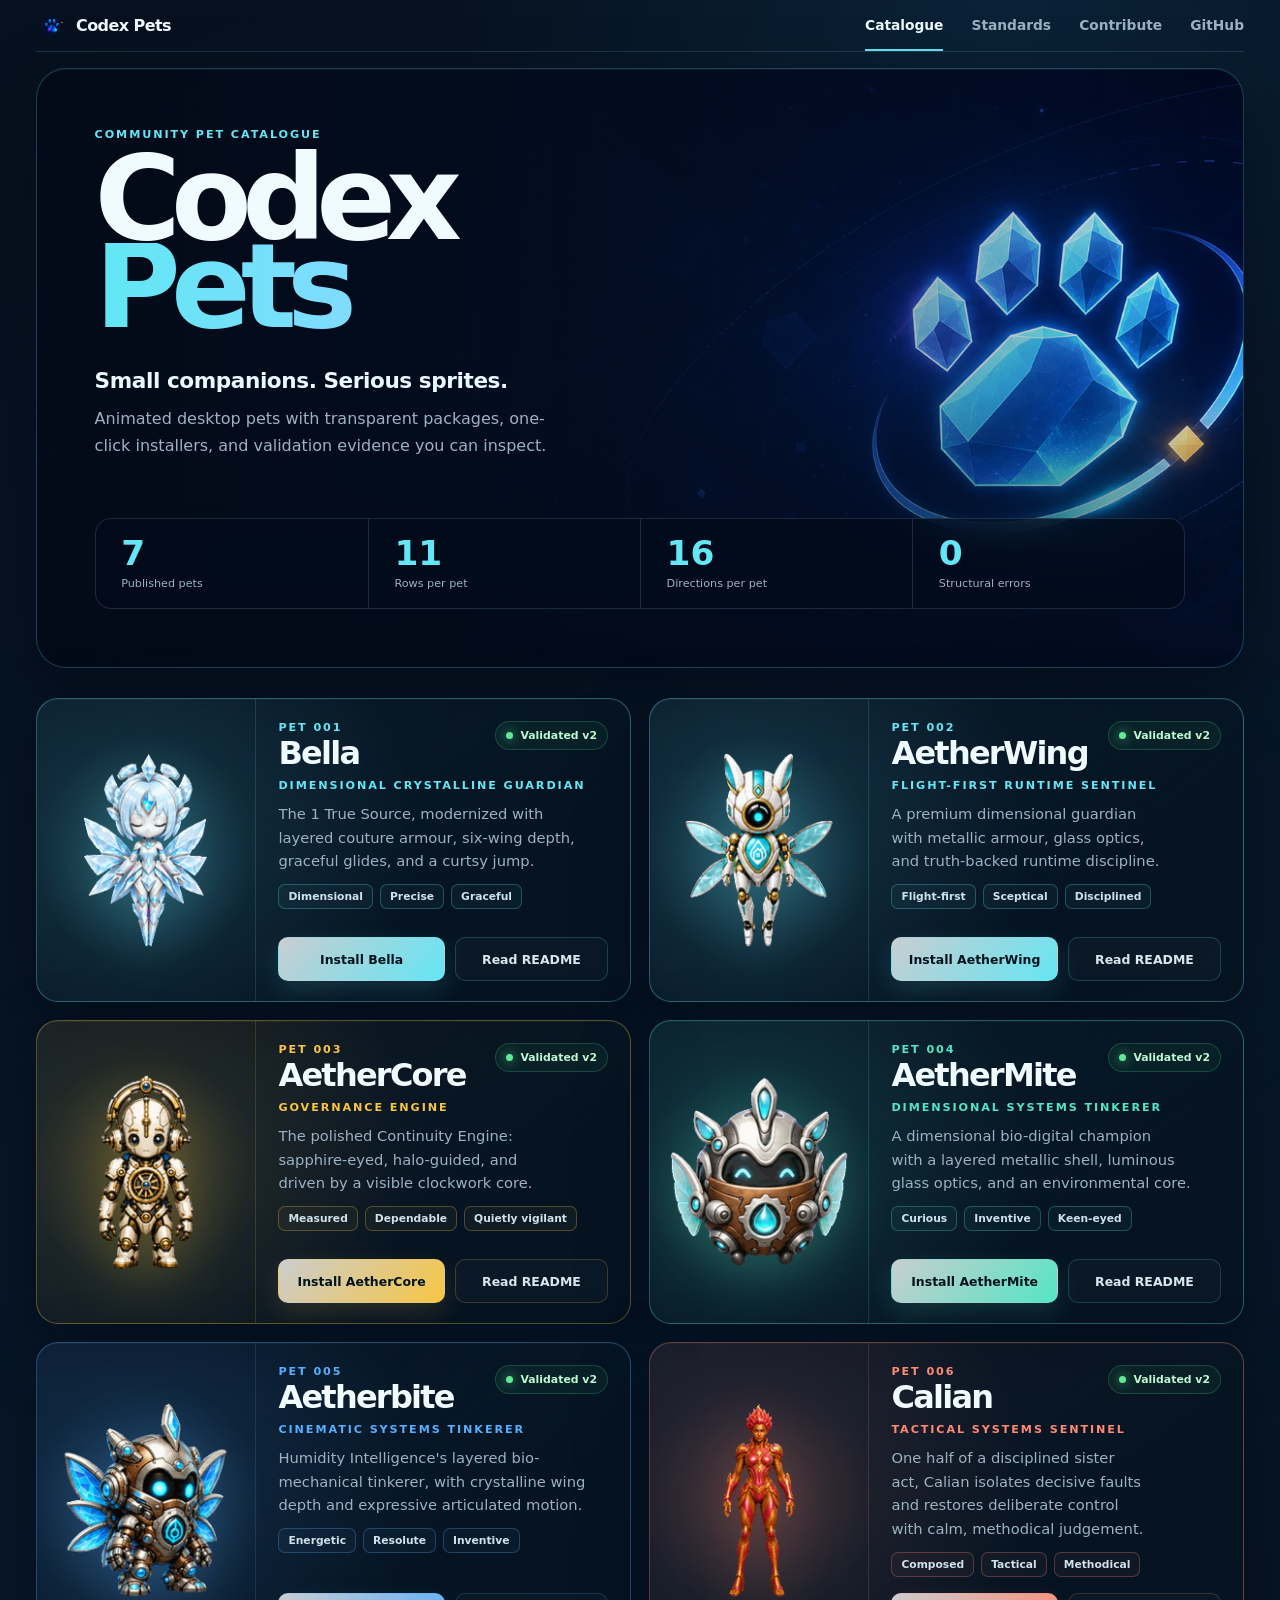
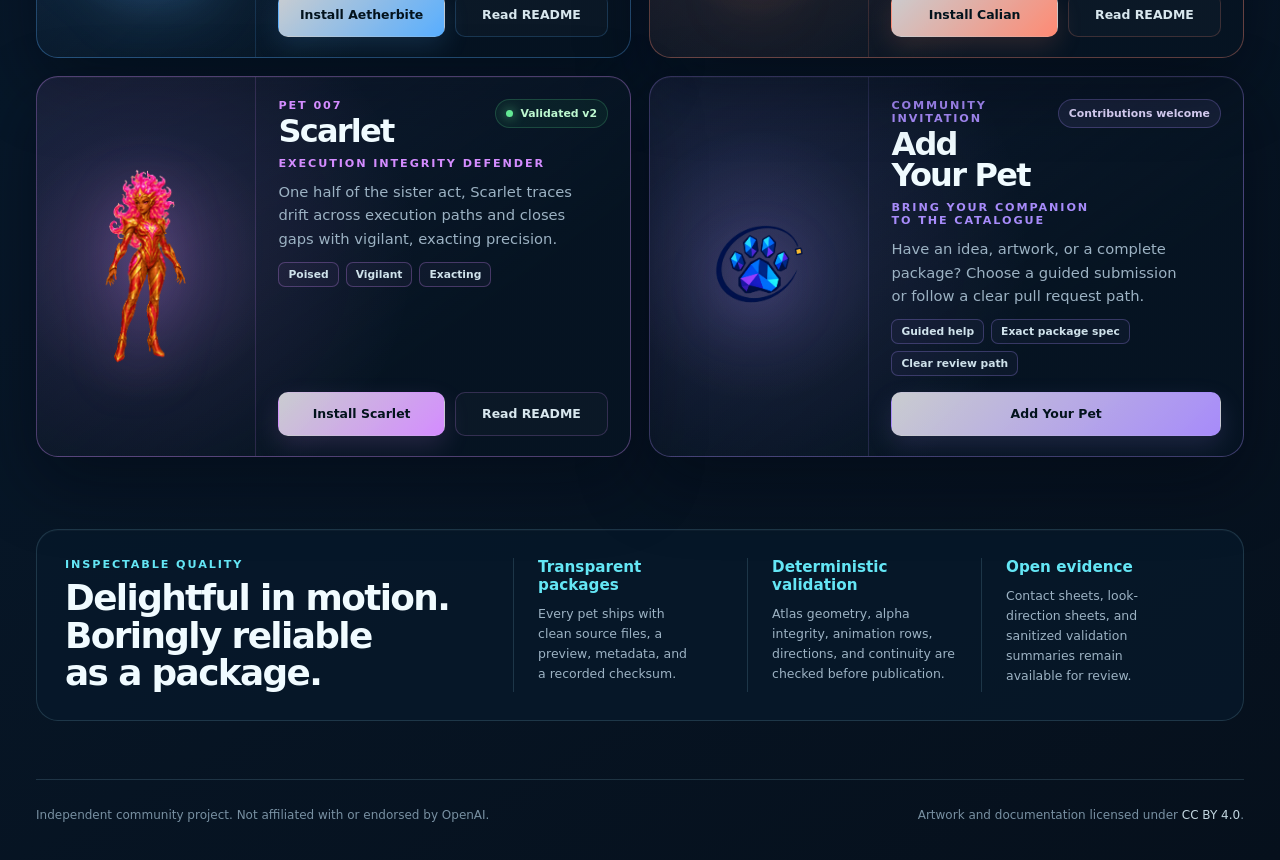
==== site/index.html @ cb882b2c "Publish Calian sister-act package Publish the validated Calian v2 atlas, preview, and QA evidence. S" ====
<!doctype html>
<html lang="en">
  <head>
    <meta charset="utf-8">
    <meta name="viewport" content="width=device-width, initial-scale=1">
    <meta name="description" content="A community catalogue of custom animated pets for the Codex desktop app.">
    <meta name="theme-color" content="#06111f">
    <meta property="og:title" content="Codex Pets">
    <meta property="og:description" content="Small companions. Serious sprites.">
    <meta property="og:image" content="https://senyo888.github.io/codex-pets/assets/brand/codex-pets-header.png">
    <title>Codex Pets · Choose your companion</title>
    <link rel="icon" type="image/png" href="./assets/brand/codex-pets-logo.png">
    <link rel="stylesheet" href="./styles.css">
  </head>
  <body>
    <header class="site-header shell">
      <a class="brand" href="./" aria-label="Codex Pets home">
        <img src="./assets/brand/codex-pets-logo.png" alt="" width="32" height="32">
        <span>Codex Pets</span>
      </a>
      <nav class="site-nav" aria-label="Primary navigation">
        <a href="#catalogue" aria-current="page">Catalogue</a>
        <a href="#standards">Standards</a>
        <a href="https://github.com/senyo888/codex-pets/blob/main/CONTRIBUTING.md#add-your-pet">Contribute</a>
        <a href="https://github.com/senyo888/codex-pets">GitHub</a>
      </nav>
    </header>

    <main>
      <section class="hero shell" aria-labelledby="page-title">
        <div class="hero-copy">
          <p class="eyebrow">Community pet catalogue</p>
          <h1 id="page-title"><span class="title-main">Codex</span><span class="title-accent">Pets</span></h1>
          <p class="hero-kicker">Small companions. Serious sprites.</p>
          <p class="lede">Animated desktop pets with transparent packages, one-click installers, and validation evidence you can inspect.</p>
        </div>
        <dl class="hero-stats" aria-label="Collection status">
          <div><dt>Published pets</dt><dd>7</dd></div>
          <div><dt>Rows per pet</dt><dd>11</dd></div>
          <div><dt>Directions per pet</dt><dd>16</dd></div>
          <div><dt>Structural errors</dt><dd>0</dd></div>
        </dl>
      </section>

      <section class="catalogue shell" id="catalogue" aria-label="Pet catalogue">
        <div class="pet-grid">
          <article class="pet-card pet-bella" data-pet-id="bella" aria-labelledby="bella-title">
            <div class="pet-visual">
              <img src="./assets/bella-preview.gif?v=1d01e149813d" alt="Bella's dimensional idle animation" width="192" height="208">
            </div>
            <div class="pet-content">
              <div class="pet-heading">
                <div>
                  <p class="pet-number">Pet 001</p>
                  <h2 id="bella-title"><a class="pet-readme-link" href="https://github.com/senyo888/codex-pets/blob/main/pets/bella/README.md">Bella</a></h2>
                </div>
                <span class="status"><span class="status-dot"></span>Validated v2</span>
              </div>
              <p class="pet-role">Dimensional crystalline guardian</p>
              <p class="pet-description">The 1 True Source, modernized with layered couture armour, six-wing depth, graceful glides, and a curtsy jump.</p>
              <ul class="pet-traits" aria-label="Bella's traits">
                <li>Dimensional</li>
                <li>Precise</li>
                <li>Graceful</li>
              </ul>
              <div class="card-actions">
                <a class="button button-install" href="./install/bella/">Install Bella</a>
                <a class="button button-package" href="https://github.com/senyo888/codex-pets/blob/main/pets/bella/README.md">Read README</a>
              </div>
            </div>
          </article>

          <article class="pet-card pet-aetherwing" data-pet-id="aetherwing" aria-labelledby="aetherwing-title">
            <div class="pet-visual">
              <img src="./assets/aetherwing-preview.gif?v=7d8ee08c4885" alt="AetherWing's calm idle animation" width="192" height="208">
            </div>
            <div class="pet-content">
              <div class="pet-heading">
                <div>
                  <p class="pet-number">Pet 002</p>
                  <h2 id="aetherwing-title"><a class="pet-readme-link" href="https://github.com/senyo888/codex-pets/blob/main/pets/aetherwing/README.md">AetherWing</a></h2>
                </div>
                <span class="status"><span class="status-dot"></span>Validated v2</span>
              </div>
              <p class="pet-role">Flight-first runtime sentinel</p>
              <p class="pet-description">A premium dimensional guardian with metallic armour, glass optics, and truth-backed runtime discipline.</p>
              <ul class="pet-traits" aria-label="AetherWing's traits">
                <li>Flight-first</li>
                <li>Sceptical</li>
                <li>Disciplined</li>
              </ul>
              <div class="card-actions">
                <a class="button button-install" href="./install/aetherwing/">Install AetherWing</a>
                <a class="button button-package" href="https://github.com/senyo888/codex-pets/blob/main/pets/aetherwing/README.md">Read README</a>
              </div>
            </div>
          </article>

          <article class="pet-card pet-aethercore" data-pet-id="aethercore" aria-labelledby="aethercore-title">
            <div class="pet-visual">
              <img src="./assets/aethercore-preview.gif?v=ec0aa941a348" alt="AetherCore's polished metallic idle animation" width="192" height="208">
            </div>
            <div class="pet-content">
              <div class="pet-heading">
                <div>
                  <p class="pet-number">Pet 003</p>
                  <h2 id="aethercore-title"><a class="pet-readme-link" href="https://github.com/senyo888/codex-pets/blob/main/pets/aethercore/README.md">AetherCore</a></h2>
                </div>
                <span class="status"><span class="status-dot"></span>Validated v2</span>
              </div>
              <p class="pet-role">Governance engine</p>
              <p class="pet-description">The polished Continuity Engine: sapphire-eyed, halo-guided, and driven by a visible clockwork core.</p>
              <ul class="pet-traits" aria-label="AetherCore's traits">
                <li>Measured</li>
                <li>Dependable</li>
                <li>Quietly vigilant</li>
              </ul>
              <div class="card-actions">
                <a class="button button-install" href="./install/aethercore/">Install AetherCore</a>
                <a class="button button-package" href="https://github.com/senyo888/codex-pets/blob/main/pets/aethercore/README.md">Read README</a>
              </div>
            </div>
          </article>

          <article class="pet-card pet-aethermite" data-pet-id="aethermite" aria-labelledby="aethermite-title">
            <div class="pet-visual">
              <img src="./assets/aethermite-preview.gif?v=24eb2a800e48" alt="AetherMite's dimensional idle animation" width="192" height="208">
            </div>
            <div class="pet-content">
              <div class="pet-heading">
                <div>
                  <p class="pet-number">Pet 004</p>
                  <h2 id="aethermite-title"><a class="pet-readme-link" href="https://github.com/senyo888/codex-pets/blob/main/pets/aethermite/README.md">AetherMite</a></h2>
                </div>
                <span class="status"><span class="status-dot"></span>Validated v2</span>
              </div>
              <p class="pet-role">Dimensional systems tinkerer</p>
              <p class="pet-description">A dimensional bio-digital champion with a layered metallic shell, luminous glass optics, and an environmental core.</p>
              <ul class="pet-traits" aria-label="AetherMite's traits">
                <li>Curious</li>
                <li>Inventive</li>
                <li>Keen-eyed</li>
              </ul>
              <div class="card-actions">
                <a class="button button-install" href="./install/aethermite/">Install AetherMite</a>
                <a class="button button-package" href="https://github.com/senyo888/codex-pets/blob/main/pets/aethermite/README.md">Read README</a>
              </div>
            </div>
          </article>

          <article class="pet-card pet-aetherbite" data-pet-id="aetherbite" aria-labelledby="aetherbite-title">
            <div class="pet-visual">
              <img src="./assets/aetherbite-preview.gif?v=1c09298b9c11" alt="Aetherbite's cinematic idle animation" width="192" height="208">
            </div>
            <div class="pet-content">
              <div class="pet-heading">
                <div>
                  <p class="pet-number">Pet 005</p>
                  <h2 id="aetherbite-title"><a class="pet-readme-link" href="https://github.com/senyo888/codex-pets/blob/main/pets/aetherbite/README.md">Aetherbite</a></h2>
                </div>
                <span class="status"><span class="status-dot"></span>Validated v2</span>
              </div>
              <p class="pet-role">Cinematic systems tinkerer</p>
              <p class="pet-description">Humidity Intelligence's layered bio-mechanical tinkerer, with crystalline wing depth and expressive articulated motion.</p>
              <ul class="pet-traits" aria-label="Aetherbite's traits">
                <li>Energetic</li>
                <li>Resolute</li>
                <li>Inventive</li>
              </ul>
              <div class="card-actions">
                <a class="button button-install" href="./install/aetherbite/">Install Aetherbite</a>
                <a class="button button-package" href="https://github.com/senyo888/codex-pets/blob/main/pets/aetherbite/README.md">Read README</a>
              </div>
            </div>
          </article>

          <article class="pet-card pet-calian" data-pet-id="calian" aria-labelledby="calian-title">
            <div class="pet-visual">
              <img src="./assets/calian-preview.gif?v=73d2a0b50334" alt="Calian's calm idle animation" width="192" height="208">
            </div>
            <div class="pet-content">
              <div class="pet-heading">
                <div>
                  <p class="pet-number">Pet 006</p>
                  <h2 id="calian-title"><a class="pet-readme-link" href="https://github.com/senyo888/codex-pets/blob/main/pets/calian/README.md">Calian</a></h2>
                </div>
                <span class="status"><span class="status-dot"></span>Validated v2</span>
              </div>
              <p class="pet-role">Tactical systems sentinel</p>
              <p class="pet-description">One half of a disciplined sister act, Calian isolates decisive faults and restores deliberate control with calm, methodical judgement.</p>
              <ul class="pet-traits" aria-label="Calian's traits">
                <li>Composed</li>
                <li>Tactical</li>
                <li>Methodical</li>
              </ul>
              <div class="card-actions">
                <a class="button button-install" href="./install/calian/">Install Calian</a>
                <a class="button button-package" href="https://github.com/senyo888/codex-pets/blob/main/pets/calian/README.md">Read README</a>
              </div>
            </div>
          </article>

          <article class="pet-card pet-scarlet" data-pet-id="scarlet" aria-labelledby="scarlet-title">
            <div class="pet-visual">
              <img src="./assets/scarlet-preview.gif?v=033f7e8c9854" alt="Scarlet's calm idle animation" width="192" height="208">
            </div>
            <div class="pet-content">
              <div class="pet-heading">
                <div>
                  <p class="pet-number">Pet 007</p>
                  <h2 id="scarlet-title"><a class="pet-readme-link" href="https://github.com/senyo888/codex-pets/blob/main/pets/scarlet/README.md">Scarlet</a></h2>
                </div>
                <span class="status"><span class="status-dot"></span>Validated v2</span>
              </div>
              <p class="pet-role">Execution integrity defender</p>
              <p class="pet-description">One half of the sister act, Scarlet traces drift across execution paths and closes gaps with vigilant, exacting precision.</p>
              <ul class="pet-traits" aria-label="Scarlet's traits">
                <li>Poised</li>
                <li>Vigilant</li>
                <li>Exacting</li>
              </ul>
              <div class="card-actions">
                <a class="button button-install" href="./install/scarlet/">Install Scarlet</a>
                <a class="button button-package" href="https://github.com/senyo888/codex-pets/blob/main/pets/scarlet/README.md">Read README</a>
              </div>
            </div>
          </article>

          <a
            class="contribution-card"
            href="https://github.com/senyo888/codex-pets/blob/main/CONTRIBUTING.md#add-your-pet"
            aria-label="Add Your Pet"
            aria-describedby="add-your-pet-description"
          >
            <div class="contribution-visual">
              <img src="./assets/brand/codex-pets-logo.png" alt="" width="154" height="154">
            </div>
            <div class="pet-content">
              <div class="pet-heading">
                <div>
                  <p class="contribution-kicker">Community invitation</p>
                  <h2 id="add-your-pet-title">Add Your Pet</h2>
                </div>
                <span class="invitation-badge">Contributions welcome</span>
              </div>
              <p class="pet-role">Bring your companion to the catalogue</p>
              <p id="add-your-pet-description" class="pet-description">Have an idea, artwork, or a complete package? Choose a guided submission or follow a clear pull request path.</p>
              <ul class="pet-traits" aria-label="Contribution options">
                <li>Guided help</li>
                <li>Exact package spec</li>
                <li>Clear review path</li>
              </ul>
              <div class="card-actions card-actions-single" aria-hidden="true">
                <span class="button button-install">Add Your Pet</span>
              </div>
            </div>
          </a>
        </div>
      </section>

      <section class="standards shell" id="standards" aria-labelledby="standards-title">
        <div class="standards-intro">
          <p class="eyebrow">Inspectable quality</p>
          <h2 id="standards-title">Delightful in motion. Boringly reliable as a package.</h2>
        </div>
        <div class="standards-grid">
          <article>
            <h3>Transparent packages</h3>
            <p>Every pet ships with clean source files, a preview, metadata, and a recorded checksum.</p>
          </article>
          <article>
            <h3>Deterministic validation</h3>
            <p>Atlas geometry, alpha integrity, animation rows, directions, and continuity are checked before publication.</p>
          </article>
          <article>
            <h3>Open evidence</h3>
            <p>Contact sheets, look-direction sheets, and sanitized validation summaries remain available for review.</p>
          </article>
        </div>
      </section>
    </main>

    <footer class="site-footer shell">
      <p>Independent community project. Not affiliated with or endorsed by OpenAI.</p>
      <p>Artwork and documentation licensed under <a href="https://github.com/senyo888/codex-pets/blob/main/LICENSE">CC BY 4.0</a>.</p>
    </footer>
  </body>
</html>
---- site/styles.css ----
:root {
  color-scheme: dark;
  --background: #06111f;
  --surface: rgba(8, 24, 41, 0.92);
  --surface-strong: #0a1b2d;
  --ink: #f0fbff;
  --muted: #9cb2c3;
  --cyan: #64e6f5;
  --line: rgba(141, 201, 221, 0.18);
  --line-strong: rgba(141, 201, 221, 0.3);
  --green: #63e994;
  --shadow: 0 26px 70px rgba(0, 5, 14, 0.42);
  font-family: Inter, ui-sans-serif, system-ui, -apple-system, BlinkMacSystemFont, "Segoe UI", sans-serif;
}

* {
  box-sizing: border-box;
}

html {
  min-height: 100%;
  scroll-behavior: smooth;
  background: var(--background);
}

body {
  min-height: 100vh;
  margin: 0;
  overflow-x: hidden;
  color: var(--ink);
  background:
    radial-gradient(circle at 78% 0%, rgba(37, 136, 196, 0.12), transparent 34rem),
    linear-gradient(150deg, #06111f 0%, #07182a 54%, #06101c 100%);
  -webkit-font-smoothing: antialiased;
}

a {
  color: inherit;
}

.shell {
  width: min(1410px, calc(100% - 72px));
  margin-inline: auto;
}

.site-header {
  display: flex;
  min-height: 52px;
  align-items: center;
  justify-content: space-between;
  border-bottom: 1px solid var(--line);
}

.brand {
  display: inline-flex;
  align-items: center;
  gap: 8px;
  font-size: 1rem;
  font-weight: 820;
  letter-spacing: -0.035em;
  text-decoration: none;
}

.brand img {
  width: 32px;
  height: 32px;
  object-fit: contain;
}

.site-nav {
  display: flex;
  align-items: stretch;
  gap: clamp(16px, 2.2vw, 34px);
  align-self: stretch;
}

.site-nav a {
  display: inline-flex;
  align-items: center;
  border-bottom: 2px solid transparent;
  color: var(--muted);
  font-size: 0.86rem;
  font-weight: 650;
  text-decoration: none;
  transition: border-color 160ms ease, color 160ms ease;
}

.site-nav a:hover,
.site-nav a:focus-visible,
.site-nav a[aria-current="page"] {
  border-bottom-color: var(--cyan);
  color: var(--ink);
}

.hero {
  position: relative;
  display: grid;
  min-height: clamp(470px, 48vw, 600px);
  grid-template-columns: minmax(0, 1fr) minmax(300px, 0.72fr);
  grid-template-rows: 1fr auto;
  gap: clamp(30px, 4.5vw, 66px);
  align-items: end;
  overflow: hidden;
  margin-top: 16px;
  margin-bottom: 30px;
  padding: clamp(30px, 4.5vw, 60px);
  border: 1px solid rgba(100, 230, 245, 0.24);
  border-radius: 30px;
  background:
    linear-gradient(90deg, rgba(3, 10, 23, 0.98) 0%, rgba(3, 12, 28, 0.9) 36%, rgba(4, 14, 33, 0.36) 68%, rgba(4, 14, 33, 0.06) 100%),
    url("./assets/brand/codex-pets-header.png") 55% center / cover no-repeat;
  box-shadow: var(--shadow), inset 0 1px rgba(255, 255, 255, 0.05);
}

.hero::after {
  position: absolute;
  inset: 0;
  border-radius: inherit;
  background: linear-gradient(180deg, transparent 54%, rgba(3, 10, 23, 0.68));
  content: "";
  pointer-events: none;
}

.hero-copy,
.hero-stats {
  position: relative;
  z-index: 1;
}

.hero-copy {
  align-self: center;
}

.eyebrow,
.pet-number,
.pet-role {
  margin: 0;
  color: var(--cyan);
  font-size: 0.7rem;
  font-weight: 820;
  letter-spacing: 0.17em;
  text-transform: uppercase;
}

h1,
h2,
h3,
p {
  text-wrap: balance;
}

h1 {
  max-width: 680px;
  margin: 14px 0 0;
  font-size: clamp(5.2rem, 9.2vw, 8.8rem);
  font-weight: 850;
  line-height: 0.74;
  letter-spacing: -0.085em;
}

.title-main,
.title-accent {
  display: block;
}

.title-main {
  color: var(--ink);
}

.title-accent {
  color: transparent;
  background: linear-gradient(90deg, #61e7f5, #87d9ff 52%, #aa8cf5);
  background-clip: text;
  -webkit-background-clip: text;
}

.hero-kicker {
  margin: 38px 0 0;
  color: #e8faff;
  font-size: clamp(1.05rem, 1.7vw, 1.35rem);
  font-weight: 760;
  letter-spacing: -0.02em;
}

.lede {
  max-width: 610px;
  margin: 12px 0 0;
  color: var(--muted);
  font-size: 1rem;
  line-height: 1.7;
}

.hero-stats {
  grid-column: 1 / -1;
  display: grid;
  grid-template-columns: repeat(4, minmax(0, 1fr));
  margin: 0;
  overflow: hidden;
  border: 1px solid rgba(141, 201, 221, 0.17);
  border-radius: 16px;
  background: rgba(3, 12, 27, 0.72);
  backdrop-filter: blur(12px);
}

.hero-stats div {
  display: flex;
  min-width: 0;
  flex-direction: column-reverse;
  gap: 6px;
  padding: 17px clamp(14px, 2vw, 28px);
  border-left: 1px solid var(--line);
}

.hero-stats div:first-child {
  border-left: 0;
}

.hero-stats dt {
  color: var(--muted);
  font-size: 0.7rem;
  line-height: 1.3;
}

.hero-stats dd {
  margin: 0;
  color: var(--cyan);
  font-size: clamp(1.5rem, 3vw, 2.15rem);
  font-weight: 790;
  line-height: 1;
}

.catalogue {
  padding-block: 0 72px;
}

.pet-grid {
  display: grid;
  grid-template-columns: repeat(2, minmax(0, 1fr));
  gap: 18px;
}

.pet-card,
.contribution-card {
  --accent: #64e6f5;
  --accent-rgb: 100, 230, 245;
  display: grid;
  min-height: 304px;
  grid-template-columns: minmax(190px, 0.74fr) minmax(320px, 1.26fr);
  overflow: hidden;
  border: 1px solid rgba(var(--accent-rgb), 0.34);
  border-radius: 22px;
  background:
    radial-gradient(circle at 18% 45%, rgba(var(--accent-rgb), 0.13), transparent 17rem),
    linear-gradient(145deg, rgba(var(--accent-rgb), 0.045), rgba(6, 20, 34, 0.96) 68%);
  box-shadow: var(--shadow), inset 0 1px rgba(255, 255, 255, 0.035);
  transition: border-color 180ms ease, transform 180ms ease;
}

.pet-card {
  position: relative;
}

.pet-card:hover,
.contribution-card:hover {
  border-color: rgba(var(--accent-rgb), 0.58);
  transform: translateY(-2px);
}

.pet-aethercore {
  --accent: #f9c642;
  --accent-rgb: 249, 198, 66;
}

.pet-aethermite {
  --accent: #54e6c3;
  --accent-rgb: 84, 230, 195;
}

.pet-aetherbite {
  --accent: #58aeff;
  --accent-rgb: 88, 174, 255;
}

.pet-calian {
  --accent: #ff8a73;
  --accent-rgb: 255, 138, 115;
}

.pet-scarlet {
  --accent: #d48cff;
  --accent-rgb: 212, 140, 255;
}

.pet-aetherwing {
  --accent: #65e6f4;
  --accent-rgb: 101, 230, 244;
}

.contribution-card {
  --accent: #a78bfa;
  --accent-rgb: 167, 139, 250;

  color: inherit;
  text-decoration: none;
}

.contribution-card:focus-visible {
  border-color: rgba(var(--accent-rgb), 0.78);
  outline: 3px solid var(--accent);
  outline-offset: 4px;
}

.pet-visual,
.contribution-visual {
  display: grid;
  min-height: 100%;
  place-items: center;
  padding: 20px 16px;
  border-right: 1px solid rgba(var(--accent-rgb), 0.16);
  background: radial-gradient(circle at center, rgba(var(--accent-rgb), 0.16), transparent 62%);
}

.pet-visual img,
.contribution-visual img {
  width: min(196px, 100%);
  height: auto;
  image-rendering: auto;
  filter: drop-shadow(0 18px 26px rgba(var(--accent-rgb), 0.2));
}

.contribution-visual img {
  width: min(154px, 70%);
}

.contribution-kicker {
  margin: 0;
  color: var(--accent);
  font-size: 0.7rem;
  font-weight: 820;
  letter-spacing: 0.17em;
  text-transform: uppercase;
}

.invitation-badge {
  display: inline-flex;
  flex: none;
  align-items: center;
  padding: 7px 10px;
  border: 1px solid rgba(var(--accent-rgb), 0.28);
  border-radius: 999px;
  color: #e2d9ff;
  background: rgba(var(--accent-rgb), 0.09);
  font-size: 0.68rem;
  font-weight: 760;
}

.pet-content {
  display: flex;
  min-width: 0;
  flex-direction: column;
  padding: 22px 22px 20px;
}

.pet-heading {
  display: flex;
  align-items: start;
  justify-content: space-between;
  gap: 18px;
}

.pet-heading h2 {
  margin: 4px 0 0;
  font-size: clamp(1.85rem, 2.5vw, 2.5rem);
  line-height: 0.98;
  letter-spacing: -0.055em;
}

.pet-readme-link {
  color: inherit;
  text-decoration: none;
}

.pet-readme-link::after {
  position: absolute;
  z-index: 1;
  inset: 0;
  border-radius: 22px;
  content: "";
}

.pet-readme-link:focus-visible {
  outline: none;
}

.pet-readme-link:focus-visible::after {
  outline: 3px solid var(--accent);
  outline-offset: -4px;
}

.pet-number,
.pet-role {
  color: var(--accent);
}

.pet-role {
  margin-top: 10px;
}

.status {
  display: inline-flex;
  flex: none;
  align-items: center;
  gap: 7px;
  padding: 7px 10px;
  border: 1px solid rgba(99, 233, 148, 0.2);
  border-radius: 999px;
  color: #bdf8d0;
  background: rgba(41, 173, 87, 0.08);
  font-size: 0.68rem;
  font-weight: 760;
}

.status-dot {
  width: 7px;
  height: 7px;
  border-radius: 50%;
  background: var(--green);
  box-shadow: 0 0 12px rgba(99, 233, 148, 0.9);
}

.pet-description {
  margin: 10px 0 0;
  color: var(--muted);
  font-size: 0.92rem;
  line-height: 1.6;
}

.pet-traits {
  display: flex;
  flex-wrap: wrap;
  gap: 7px;
  margin: 11px 0 0;
  padding: 0;
  list-style: none;
}

.pet-traits li {
  padding: 5px 9px;
  border: 1px solid rgba(var(--accent-rgb), 0.28);
  border-radius: 7px;
  color: #cfe2eb;
  background: rgba(var(--accent-rgb), 0.045);
  font-size: 0.67rem;
  font-weight: 690;
}

.card-actions {
  position: relative;
  z-index: 2;
  display: grid;
  grid-template-columns: minmax(0, 1fr) minmax(0, 0.92fr);
  gap: 10px;
  margin-top: auto;
  padding-top: 16px;
}

.card-actions-single {
  grid-template-columns: 1fr;
}

.button {
  display: inline-flex;
  min-height: 44px;
  align-items: center;
  justify-content: center;
  padding: 11px 16px;
  border: 1px solid transparent;
  border-radius: 10px;
  font-size: 0.78rem;
  font-weight: 780;
  text-align: center;
  text-decoration: none;
  transition: border-color 160ms ease, transform 160ms ease, background 160ms ease;
}

.button:hover,
.button:focus-visible {
  transform: translateY(-1px);
}

.button-install {
  color: #03131d;
  background: linear-gradient(135deg, rgba(255, 255, 255, 0.78), var(--accent));
  box-shadow: 0 10px 26px rgba(var(--accent-rgb), 0.15);
}

.button-package {
  border-color: rgba(var(--accent-rgb), 0.2);
  color: #d8e7ee;
  background: rgba(255, 255, 255, 0.025);
}

.button-package:hover,
.button-package:focus-visible {
  border-color: rgba(var(--accent-rgb), 0.48);
  background: rgba(var(--accent-rgb), 0.06);
}

.standards {
  display: grid;
  grid-template-columns: minmax(280px, 0.82fr) minmax(0, 1.45fr);
  gap: clamp(30px, 4vw, 60px);
  margin-bottom: 58px;
  padding: 28px;
  border: 1px solid var(--line);
  border-radius: 22px;
  background: rgba(8, 26, 44, 0.72);
  box-shadow: inset 0 1px rgba(255, 255, 255, 0.03);
}

.standards-intro h2 {
  max-width: 560px;
  margin: 8px 0 0;
  font-size: clamp(1.7rem, 2.8vw, 2.4rem);
  line-height: 1.05;
  letter-spacing: -0.045em;
}

.standards-grid {
  display: grid;
  grid-template-columns: repeat(3, minmax(0, 1fr));
}

.standards-grid article {
  padding-inline: 24px;
  border-left: 1px solid var(--line);
}

.standards-grid h3 {
  margin: 0;
  color: var(--cyan);
  font-size: 0.95rem;
}

.standards-grid p {
  margin: 10px 0 0;
  color: var(--muted);
  font-size: 0.78rem;
  line-height: 1.6;
}

.site-footer {
  display: flex;
  justify-content: space-between;
  gap: 28px;
  padding-block: 28px 38px;
  border-top: 1px solid var(--line);
  color: #7890a2;
  font-size: 0.75rem;
}

.site-footer p {
  margin: 0;
}

.site-footer a,
.package-links a,
.text-link {
  color: #c2d6e0;
  text-decoration: none;
}

.site-footer a:hover,
.site-footer a:focus-visible,
.package-links a:hover,
.package-links a:focus-visible,
.text-link:hover,
.text-link:focus-visible {
  color: var(--cyan);
}

.installer-page {
  display: flex;
  min-height: 100vh;
  flex-direction: column;
}

.installer-page .site-header {
  border-bottom-color: var(--line);
}

.installer-page main {
  flex: 1;
}

.installer-page .site-header .text-link {
  font-size: 0.82rem;
}

.installer {
  display: grid;
  min-height: 680px;
  place-items: center;
  padding-block: 66px 92px;
}

.installer-card {
  --accent: #64e6f5;
  --accent-rgb: 100, 230, 245;
  display: grid;
  width: min(900px, 100%);
  grid-template-columns: minmax(280px, 0.86fr) minmax(0, 1.14fr);
  gap: 42px;
  align-items: center;
  padding: 30px;
  border: 1px solid rgba(var(--accent-rgb), 0.32);
  border-radius: 24px;
  background:
    radial-gradient(circle at 16% 46%, rgba(var(--accent-rgb), 0.12), transparent 24rem),
    var(--surface-strong);
  box-shadow: var(--shadow), inset 0 1px rgba(255, 255, 255, 0.04);
}

.aethercore-theme .installer-card {
  --accent: #f9c642;
  --accent-rgb: 249, 198, 66;
}

.aethermite-theme .installer-card {
  --accent: #54e6c3;
  --accent-rgb: 84, 230, 195;
}

.aetherbite-theme .installer-card {
  --accent: #58aeff;
  --accent-rgb: 88, 174, 255;
}

.calian-theme .installer-card {
  --accent: #ff8a73;
  --accent-rgb: 255, 138, 115;
}

.scarlet-theme .installer-card {
  --accent: #d48cff;
  --accent-rgb: 212, 140, 255;
}

.aetherwing-theme .installer-card {
  --accent: #65e6f4;
  --accent-rgb: 101, 230, 244;
}

.installer-visual {
  display: grid;
  min-height: 390px;
  place-items: center;
  padding: 24px;
  border: 1px solid rgba(var(--accent-rgb), 0.16);
  border-radius: 18px;
  background: radial-gradient(circle at center, rgba(var(--accent-rgb), 0.16), transparent 64%);
}

.installer-visual img {
  width: min(270px, 100%);
  height: auto;
  filter: drop-shadow(0 18px 26px rgba(var(--accent-rgb), 0.24));
}

.installer-copy .eyebrow {
  color: var(--accent);
}

.installer-copy h1 {
  margin: 10px 0 0;
  font-size: clamp(2.8rem, 6vw, 5rem);
  line-height: 0.94;
  letter-spacing: -0.06em;
}

.installer-copy > p:not(.eyebrow, .install-note) {
  margin: 24px 0 0;
  color: var(--muted);
  font-size: 1rem;
  line-height: 1.65;
}

.button-wide {
  width: 100%;
  margin-top: 28px;
  color: #03131d;
  background: linear-gradient(135deg, rgba(255, 255, 255, 0.78), var(--accent));
}

.install-note {
  margin: 12px 2px 0;
  color: #7890a3;
  font-size: 0.74rem;
  line-height: 1.5;
}

.fallback {
  margin-top: 24px;
  padding-top: 20px;
  border-top: 1px solid var(--line);
  color: var(--muted);
  font-size: 0.82rem;
}

.fallback summary {
  cursor: pointer;
  color: #c9dce8;
  font-weight: 700;
}

.fallback ol {
  padding-left: 20px;
  line-height: 1.7;
}

.package-links {
  display: flex;
  flex-wrap: wrap;
  gap: 16px;
}

@media (max-width: 1160px) {
  .hero {
    min-height: 540px;
    grid-template-columns: minmax(0, 1fr);
    background-position: 58% center;
  }

  .pet-card,
  .contribution-card {
    grid-template-columns: 1fr;
  }

  .pet-visual,
  .contribution-visual {
    min-height: 290px;
    border-right: 0;
    border-bottom: 1px solid rgba(var(--accent-rgb), 0.16);
  }

  .pet-visual img {
    width: 230px;
  }

  .contribution-visual {
    min-height: 230px;
  }

  .standards {
    grid-template-columns: 1fr;
  }
}

@media (max-width: 760px) {
  .shell {
    width: min(100% - 32px, 1410px);
  }

  .site-header {
    min-height: auto;
    align-items: flex-start;
    flex-direction: column;
    gap: 10px;
    padding-block: 10px;
  }

  .site-nav {
    width: 100%;
    gap: 20px;
    overflow-x: auto;
    padding-bottom: 2px;
  }

  .site-nav a {
    min-height: 34px;
    white-space: nowrap;
  }

  .hero {
    grid-template-columns: 1fr;
    gap: 34px;
    min-height: 540px;
    margin-top: 12px;
    margin-bottom: 26px;
    padding: 26px 22px 20px;
    border-radius: 22px;
    background:
      linear-gradient(180deg, rgba(3, 10, 23, 0.72) 0%, rgba(3, 10, 23, 0.9) 62%, rgba(3, 10, 23, 0.98) 100%),
      url("./assets/brand/codex-pets-header.png") 70% center / auto 100% no-repeat;
  }

  h1 {
    font-size: clamp(4.5rem, 23vw, 6.5rem);
  }

  .hero-kicker {
    margin-top: 34px;
  }

  .hero-stats {
    grid-template-columns: repeat(2, 1fr);
    border: 1px solid var(--line);
    border-radius: 16px;
  }

  .hero-stats div {
    padding: 16px;
    border-left: 0;
  }

  .hero-stats div:nth-child(even) {
    border-left: 1px solid var(--line);
  }

  .hero-stats div:nth-child(-n + 2) {
    border-bottom: 1px solid var(--line);
  }

  .site-footer {
    align-items: flex-start;
    flex-direction: column;
  }

  .pet-grid,
  .standards-grid,
  .installer-card {
    grid-template-columns: 1fr;
  }

  .pet-visual {
    min-height: 260px;
  }

  .contribution-visual {
    min-height: 190px;
  }

  .pet-content {
    padding: 24px 20px 20px;
  }

  .pet-heading {
    align-items: flex-start;
    flex-direction: column-reverse;
    gap: 14px;
  }

  .card-actions {
    grid-template-columns: 1fr;
  }

  .standards {
    padding: 24px 20px;
  }

  .standards-grid article {
    padding: 20px 0;
    border-top: 1px solid var(--line);
    border-left: 0;
  }

  .installer {
    padding-block: 42px 64px;
  }

  .installer-card {
    gap: 28px;
    padding: 20px;
  }

  .installer-visual {
    min-height: 300px;
  }
}

@media (prefers-reduced-motion: reduce) {
  *,
  *::before,
  *::after {
    scroll-behavior: auto !important;
    transition-duration: 0.01ms !important;
  }
}
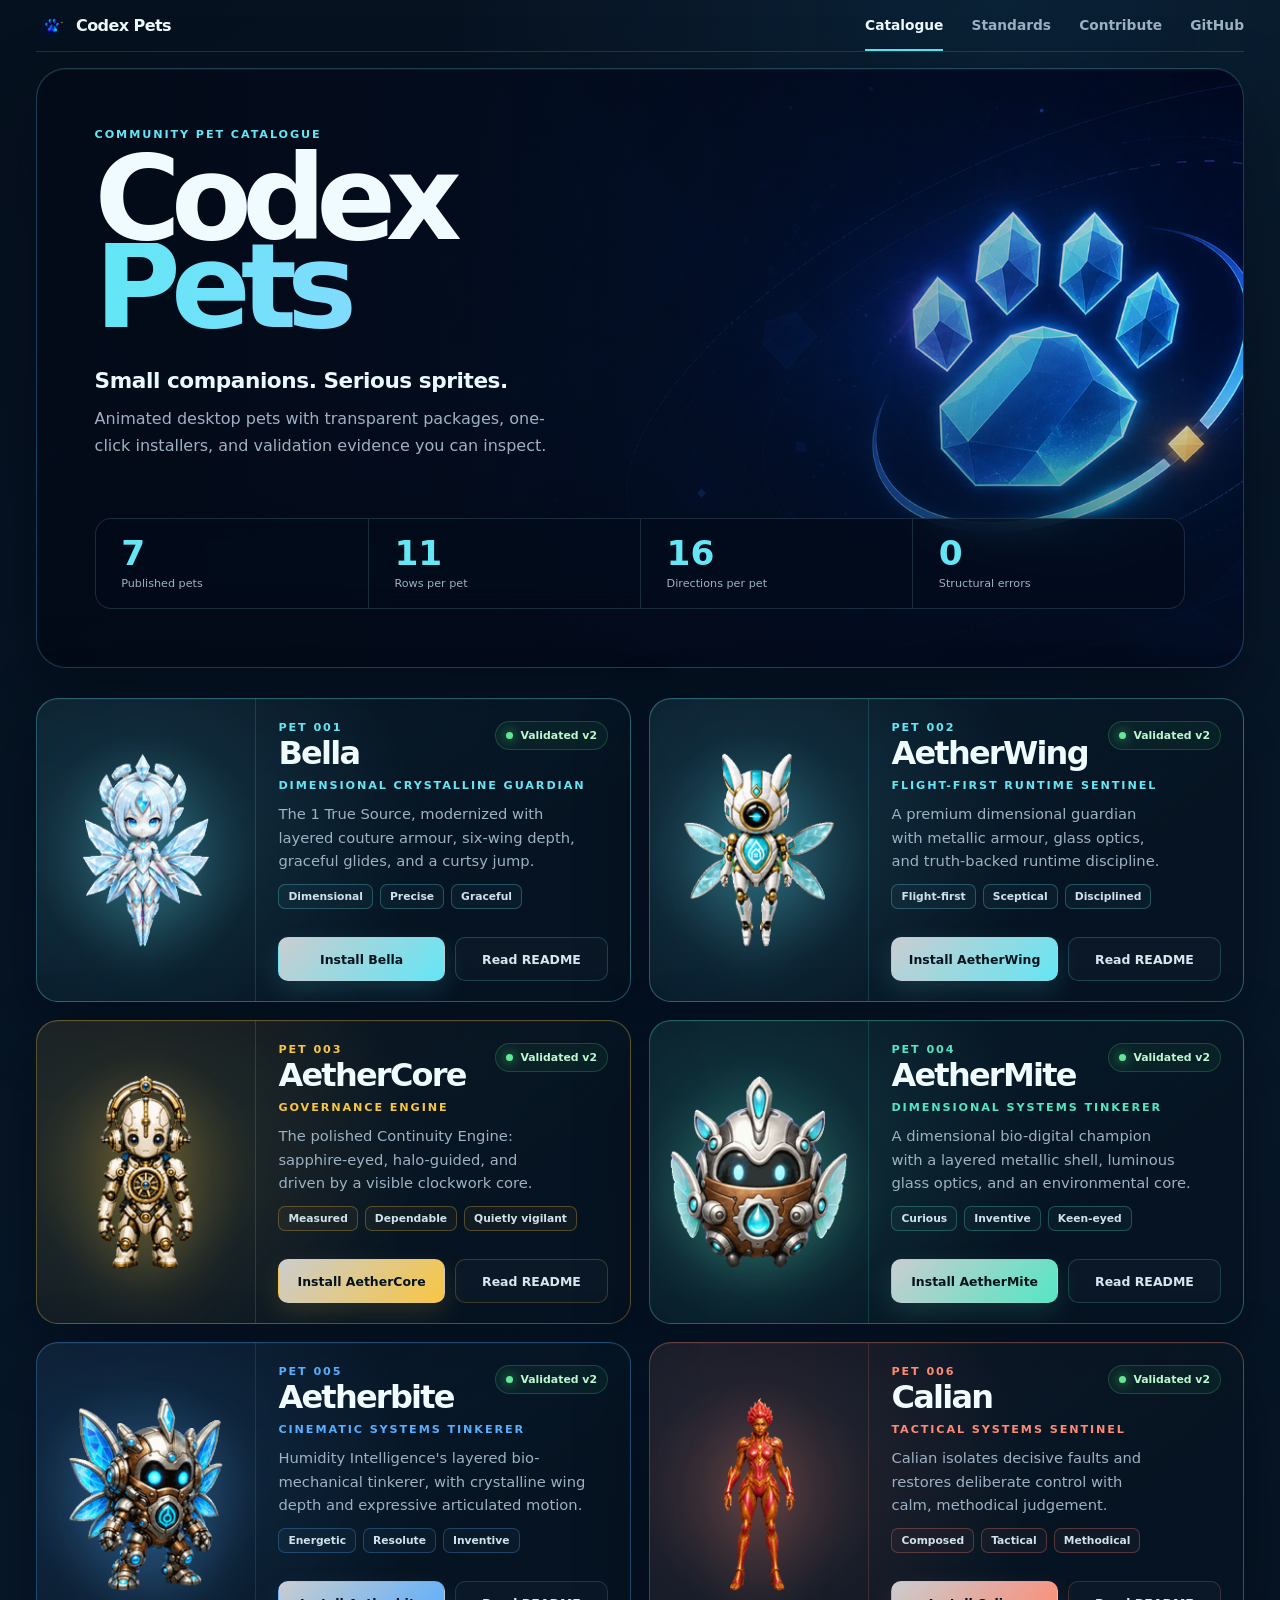
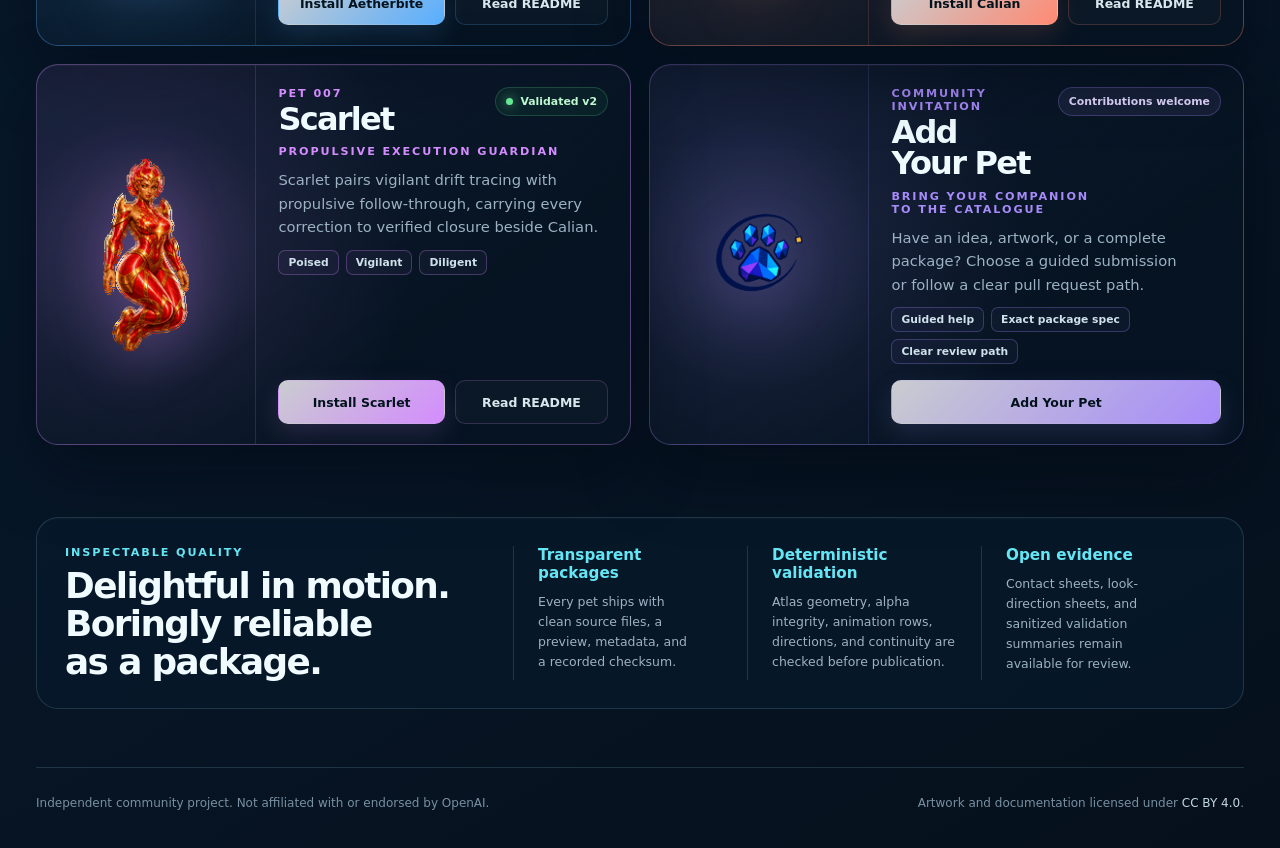
==== commit 26a16306: "Publish Scarlet CGI sister-act upgrade Replace Scarlet's validated v2 package and align sanitized ca" ====
--- a/site/index.html
+++ b/site/index.html
@@ -187,7 +187,7 @@
                 <span class="status"><span class="status-dot"></span>Validated v2</span>
               </div>
               <p class="pet-role">Tactical systems sentinel</p>
-              <p class="pet-description">One half of a disciplined sister act, Calian isolates decisive faults and restores deliberate control with calm, methodical judgement.</p>
+              <p class="pet-description">Calian isolates decisive faults and restores deliberate control with calm, methodical judgement.</p>
               <ul class="pet-traits" aria-label="Calian's traits">
                 <li>Composed</li>
                 <li>Tactical</li>
@@ -202,7 +202,7 @@
 
           <article class="pet-card pet-scarlet" data-pet-id="scarlet" aria-labelledby="scarlet-title">
             <div class="pet-visual">
-              <img src="./assets/scarlet-preview.gif?v=033f7e8c9854" alt="Scarlet's calm idle animation" width="192" height="208">
+              <img src="./assets/scarlet-preview.gif?v=cd81da15d103" alt="Scarlet's calm idle animation" width="192" height="208">
             </div>
             <div class="pet-content">
               <div class="pet-heading">
@@ -212,12 +212,12 @@
                 </div>
                 <span class="status"><span class="status-dot"></span>Validated v2</span>
               </div>
-              <p class="pet-role">Execution integrity defender</p>
-              <p class="pet-description">One half of the sister act, Scarlet traces drift across execution paths and closes gaps with vigilant, exacting precision.</p>
+              <p class="pet-role">Propulsive execution guardian</p>
+              <p class="pet-description">Scarlet pairs vigilant drift tracing with propulsive follow-through, carrying every correction to verified closure beside Calian.</p>
               <ul class="pet-traits" aria-label="Scarlet's traits">
                 <li>Poised</li>
                 <li>Vigilant</li>
-                <li>Exacting</li>
+                <li>Diligent</li>
               </ul>
               <div class="card-actions">
                 <a class="button button-install" href="./install/scarlet/">Install Scarlet</a>
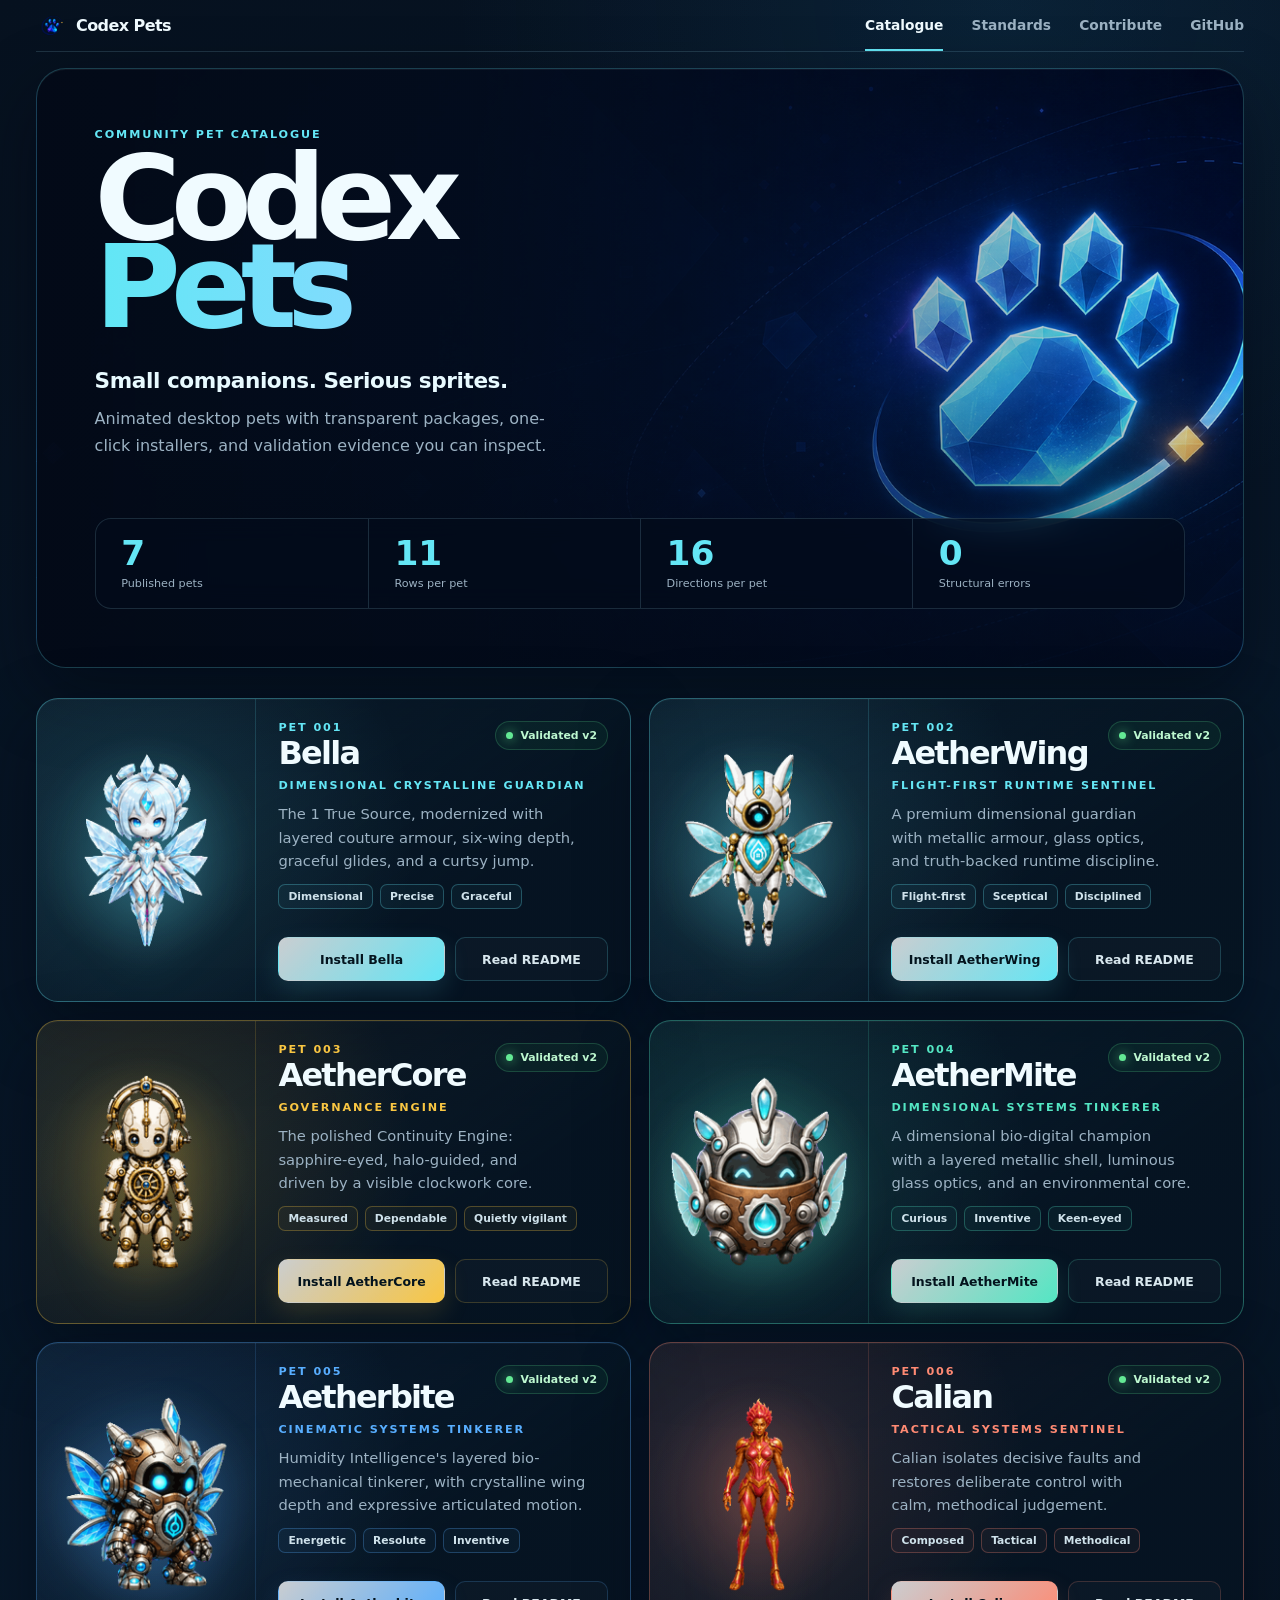
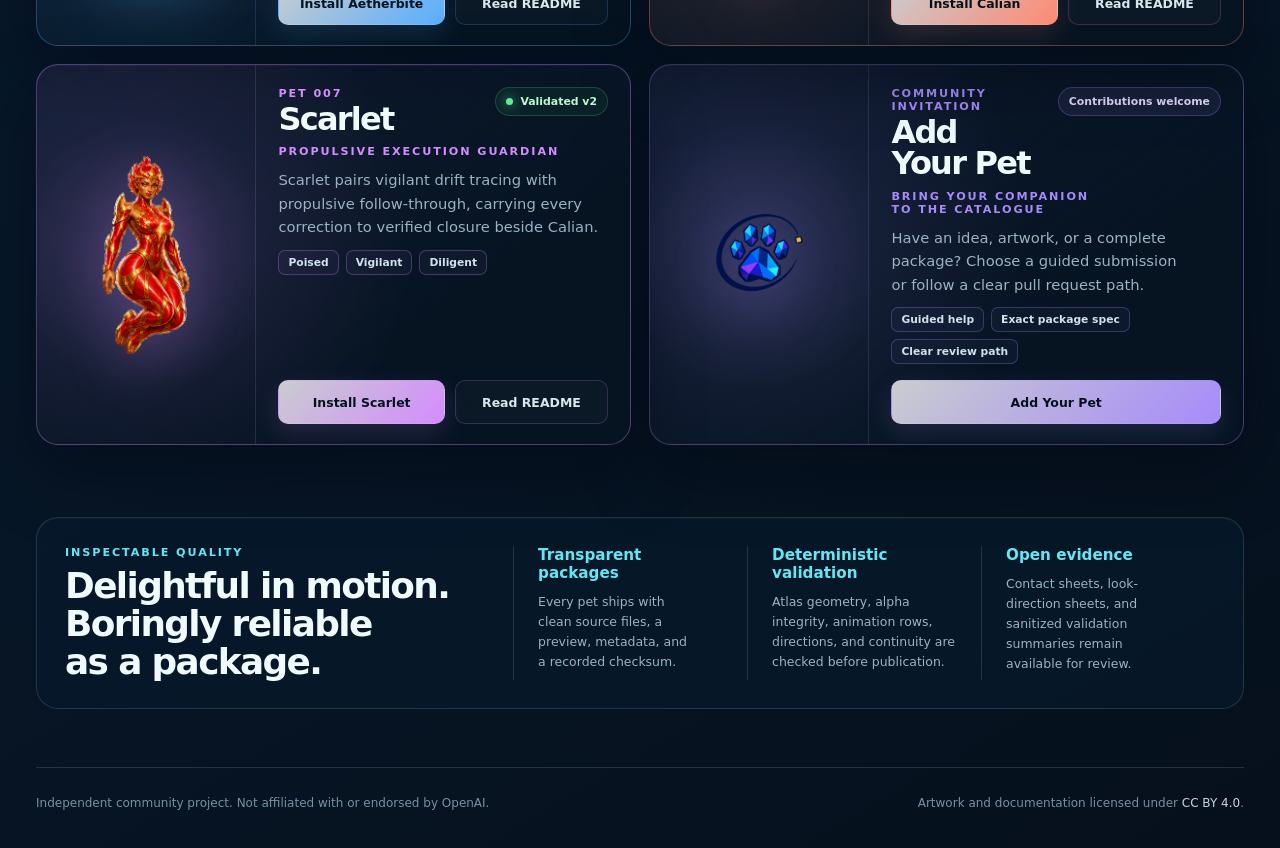
==== commit 931fe3cf: "Sharpen Scarlet public preview Rebuild Scarlet's public idle preview from the original high-resoluti" ====
--- a/site/index.html
+++ b/site/index.html
@@ -202,7 +202,7 @@
 
           <article class="pet-card pet-scarlet" data-pet-id="scarlet" aria-labelledby="scarlet-title">
             <div class="pet-visual">
-              <img src="./assets/scarlet-preview.gif?v=cd81da15d103" alt="Scarlet's calm idle animation" width="192" height="208">
+              <img src="./assets/scarlet-preview.gif?v=49db273a1e1a" alt="Scarlet's calm idle animation" width="192" height="208">
             </div>
             <div class="pet-content">
               <div class="pet-heading">
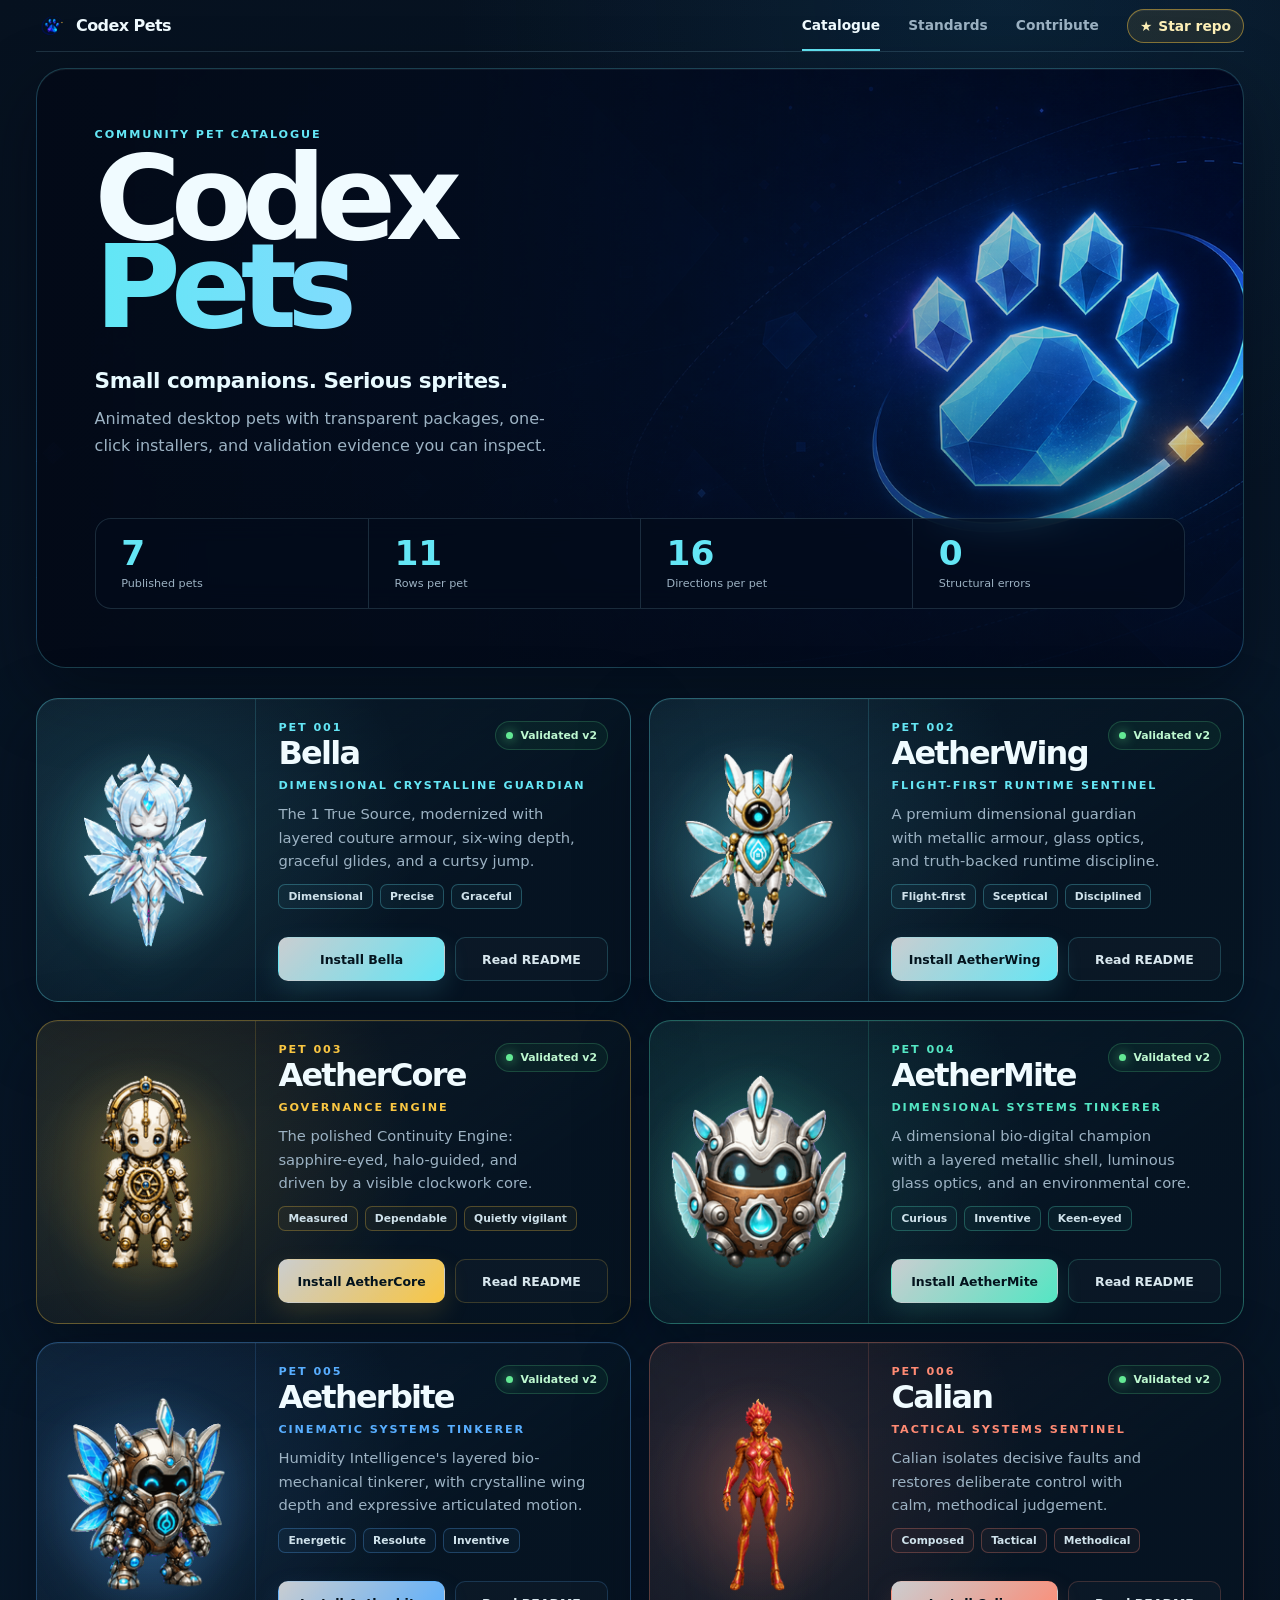
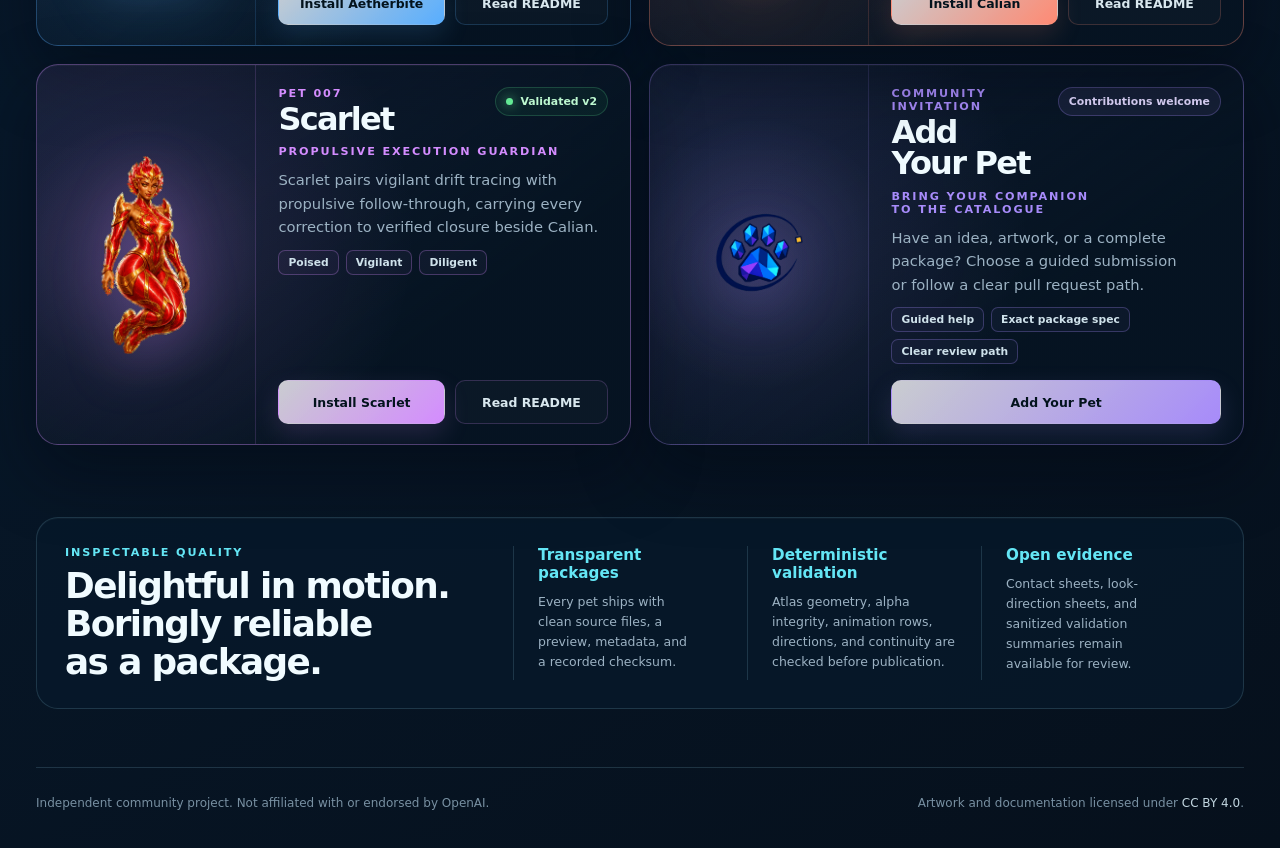
==== commit 47404e41: "Add Star repo calls to action" ====
--- a/site/index.html
+++ b/site/index.html
@@ -22,7 +22,10 @@
         <a href="#catalogue" aria-current="page">Catalogue</a>
         <a href="#standards">Standards</a>
         <a href="https://github.com/senyo888/codex-pets/blob/main/CONTRIBUTING.md#add-your-pet">Contribute</a>
-        <a href="https://github.com/senyo888/codex-pets">GitHub</a>
+        <a class="star-repo-badge" href="https://github.com/senyo888/codex-pets" aria-label="Open Codex Pets on GitHub to star the repository">
+          <span aria-hidden="true">★</span>
+          <span>Star repo</span>
+        </a>
       </nav>
     </header>
 
--- a/site/styles.css
+++ b/site/styles.css
@@ -90,6 +90,25 @@
 .site-nav a[aria-current="page"] {
   border-bottom-color: var(--cyan);
   color: var(--ink);
+}
+
+.site-nav .star-repo-badge {
+  align-self: center;
+  gap: 6px;
+  min-height: 34px;
+  padding: 0 12px;
+  border: 1px solid rgba(249, 198, 66, 0.48);
+  border-radius: 999px;
+  color: #fff1b8;
+  background: rgba(249, 198, 66, 0.09);
+  box-shadow: inset 0 1px rgba(255, 255, 255, 0.06);
+}
+
+.site-nav .star-repo-badge:hover,
+.site-nav .star-repo-badge:focus-visible {
+  border-color: rgba(249, 198, 66, 0.82);
+  color: #fff8dc;
+  background: rgba(249, 198, 66, 0.16);
 }
 
 .hero {
@@ -771,7 +790,7 @@
 
   .site-nav {
     width: 100%;
-    gap: 20px;
+    gap: 12px;
     overflow-x: auto;
     padding-bottom: 2px;
   }
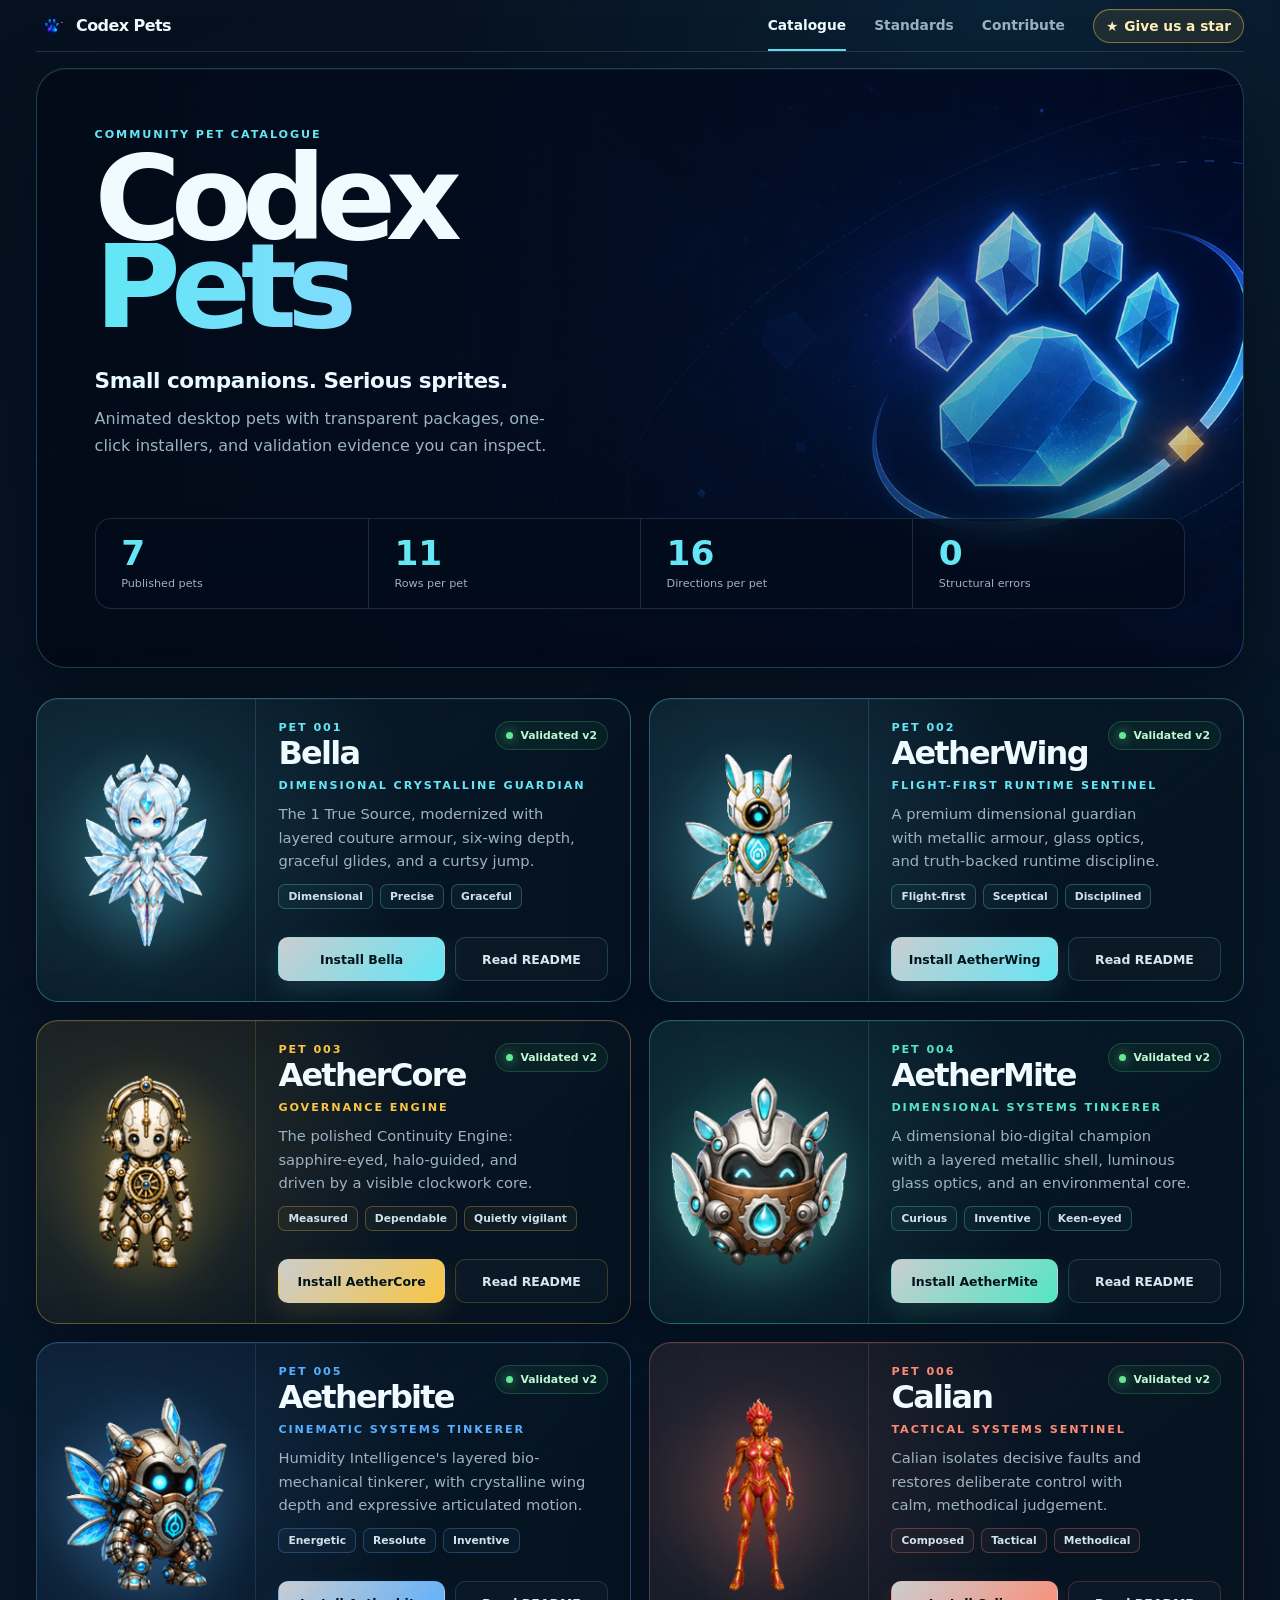
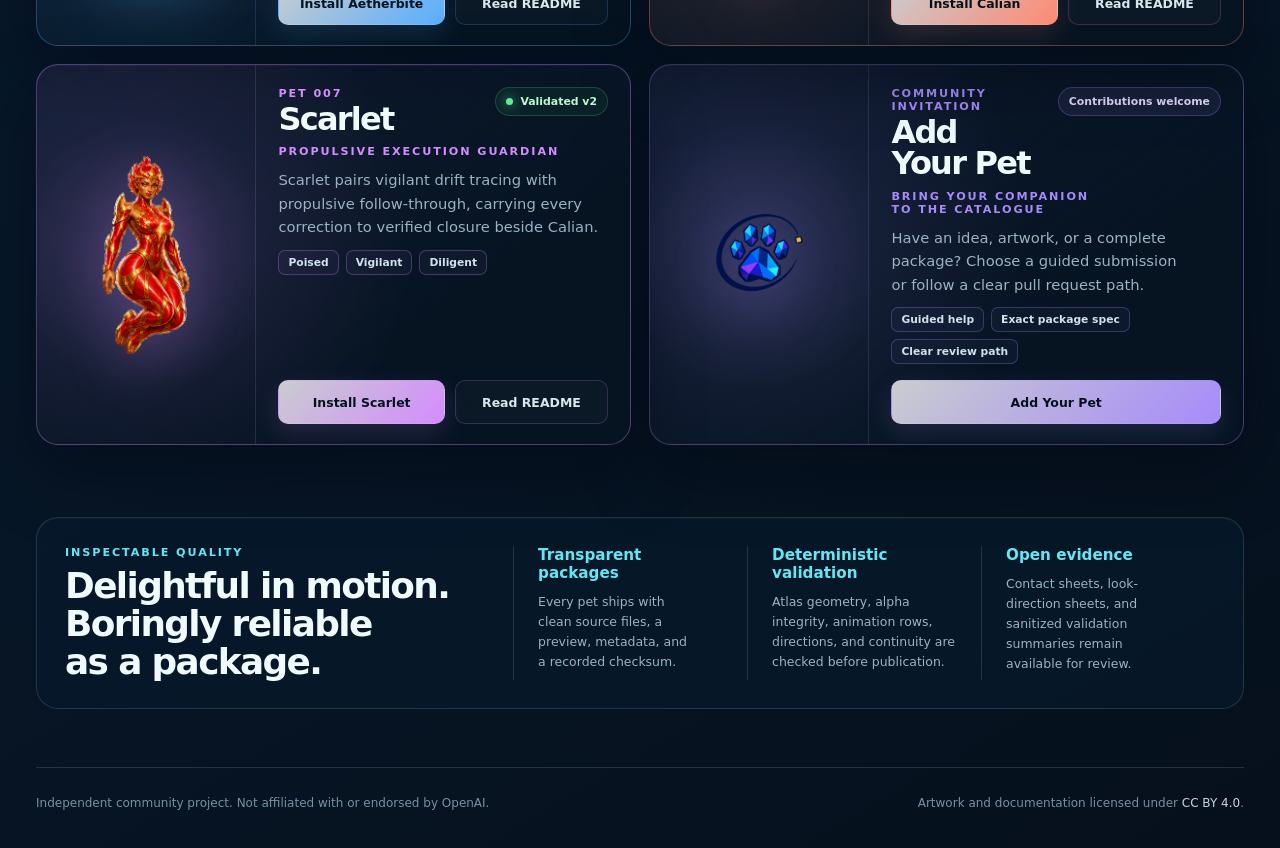
==== commit a877cda9: "Refine star call to action" ====
--- a/site/index.html
+++ b/site/index.html
@@ -22,9 +22,9 @@
         <a href="#catalogue" aria-current="page">Catalogue</a>
         <a href="#standards">Standards</a>
         <a href="https://github.com/senyo888/codex-pets/blob/main/CONTRIBUTING.md#add-your-pet">Contribute</a>
-        <a class="star-repo-badge" href="https://github.com/senyo888/codex-pets" aria-label="Open Codex Pets on GitHub to star the repository">
+        <a class="star-repo-badge" href="https://github.com/senyo888/codex-pets" aria-label="Open Codex Pets on GitHub and give us a star">
           <span aria-hidden="true">★</span>
-          <span>Star repo</span>
+          <span>Give us a star</span>
         </a>
       </nav>
     </header>
--- a/site/styles.css
+++ b/site/styles.css
@@ -790,14 +790,20 @@
 
   .site-nav {
     width: 100%;
-    gap: 12px;
+    justify-content: space-between;
+    gap: 8px;
     overflow-x: auto;
     padding-bottom: 2px;
   }
 
   .site-nav a {
     min-height: 34px;
+    font-size: 0.82rem;
     white-space: nowrap;
+  }
+
+  .site-nav .star-repo-badge {
+    padding-inline: 8px;
   }
 
   .hero {
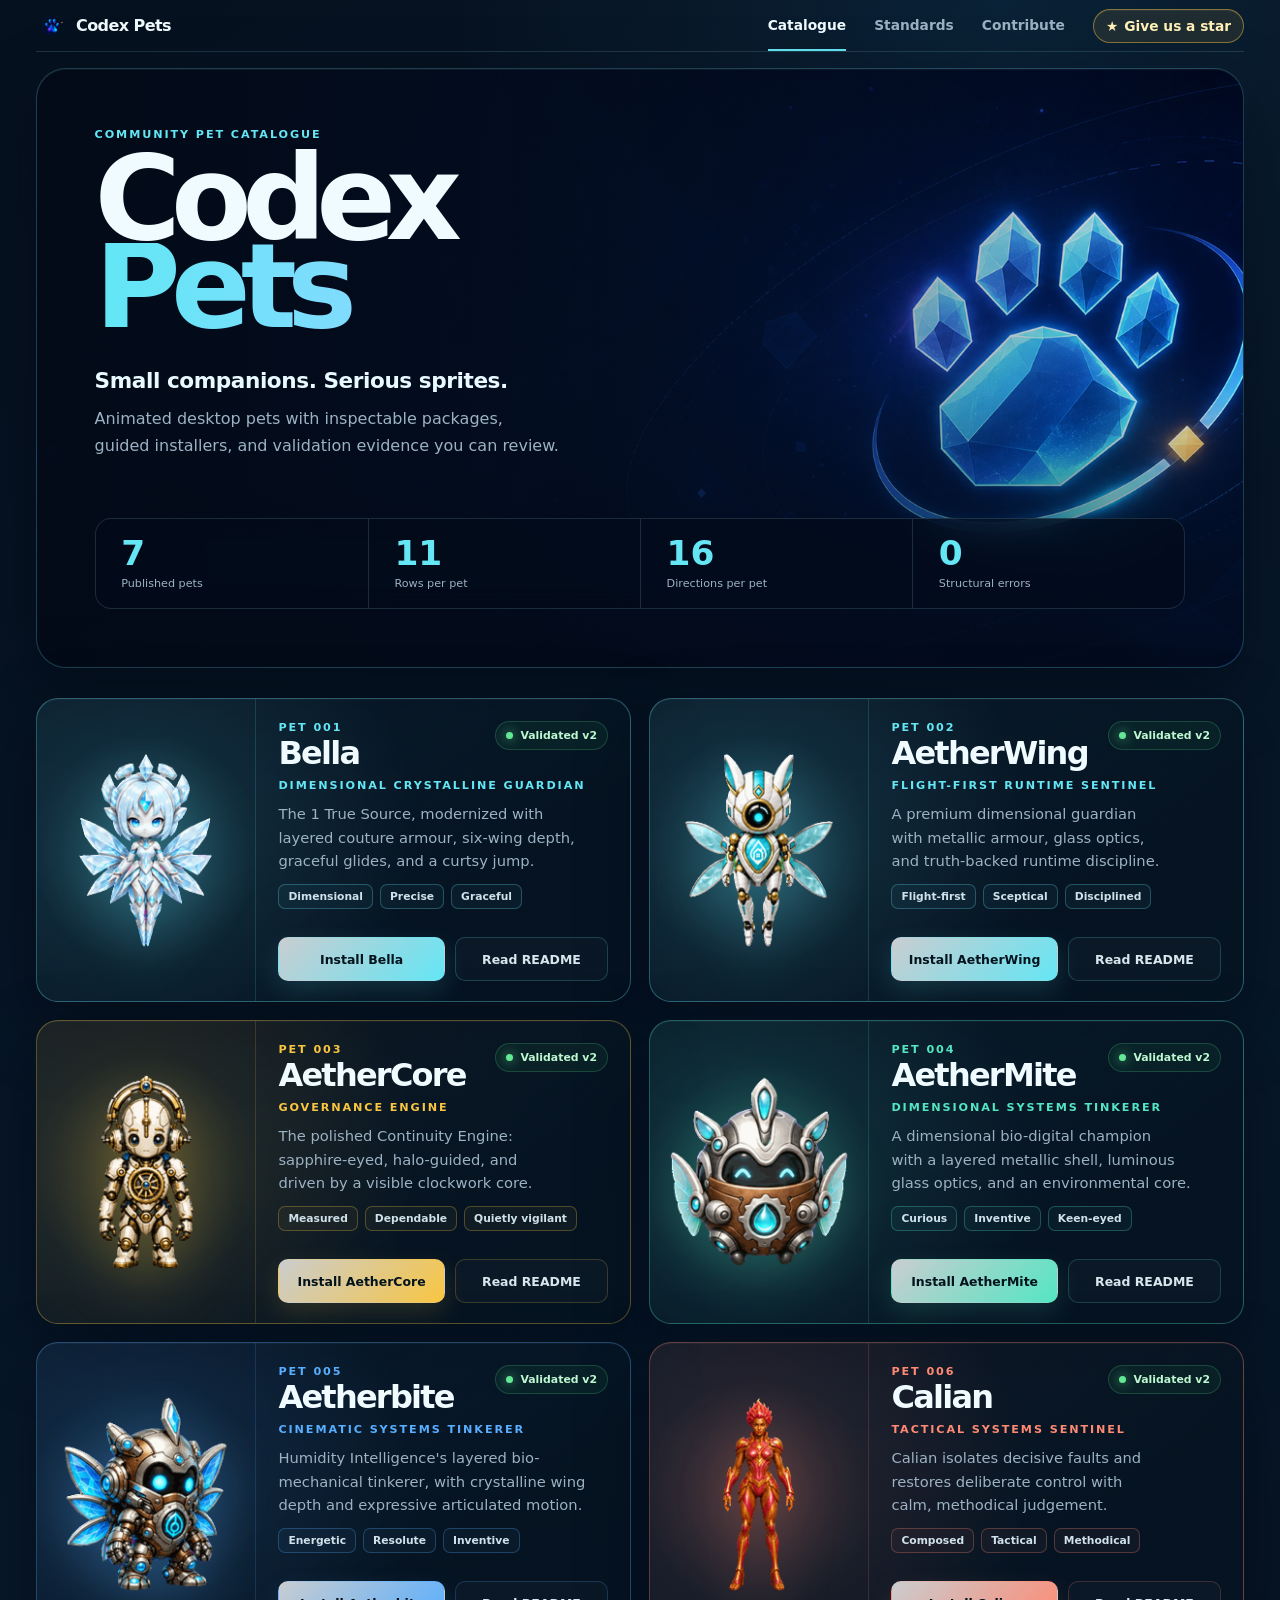
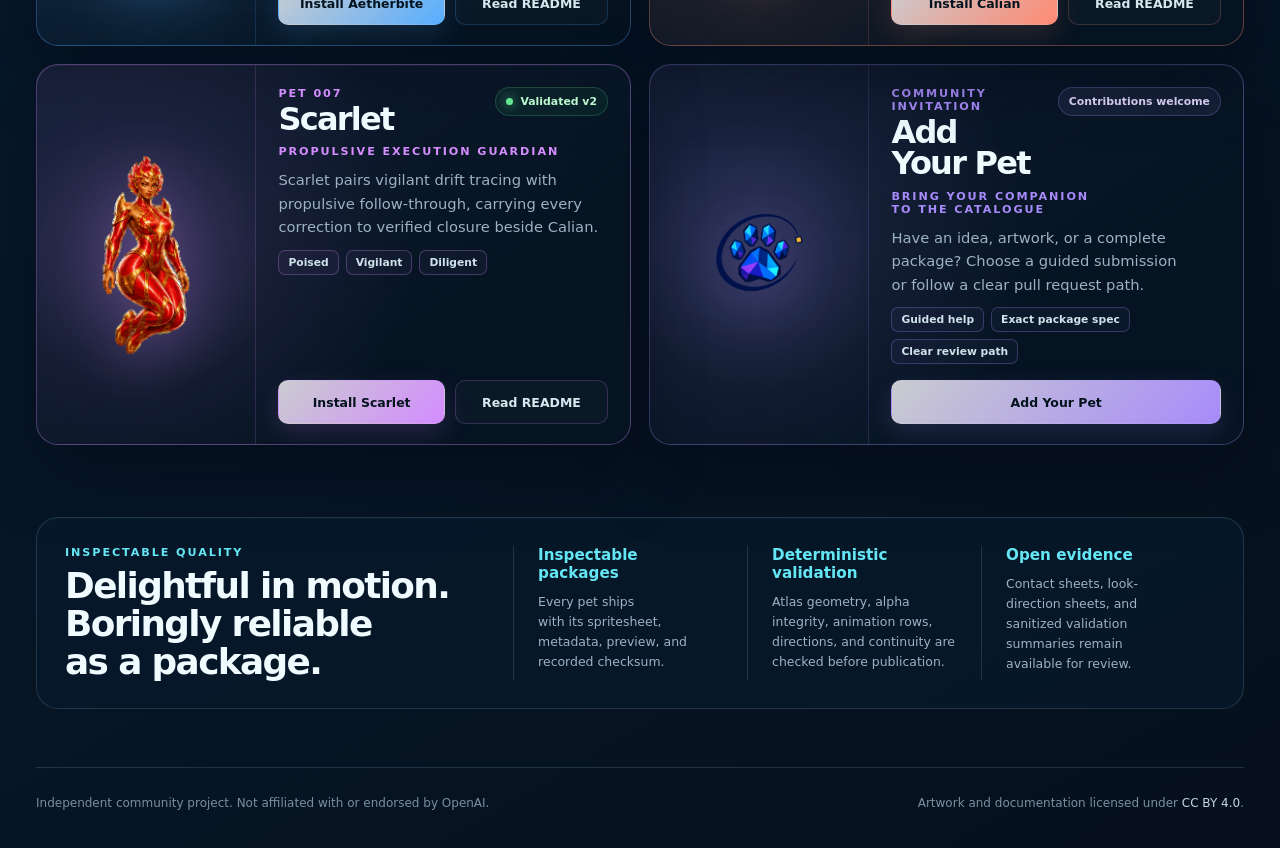
==== commit 0f071e02: "Harmonize public installation and package copy Clarify installer handoff and fallback guidance, norm" ====
--- a/site/index.html
+++ b/site/index.html
@@ -35,7 +35,7 @@
           <p class="eyebrow">Community pet catalogue</p>
           <h1 id="page-title"><span class="title-main">Codex</span><span class="title-accent">Pets</span></h1>
           <p class="hero-kicker">Small companions. Serious sprites.</p>
-          <p class="lede">Animated desktop pets with transparent packages, one-click installers, and validation evidence you can inspect.</p>
+          <p class="lede">Animated desktop pets with inspectable packages, guided installers, and validation evidence you can review.</p>
         </div>
         <dl class="hero-stats" aria-label="Collection status">
           <div><dt>Published pets</dt><dd>7</dd></div>
@@ -268,8 +268,8 @@
         </div>
         <div class="standards-grid">
           <article>
-            <h3>Transparent packages</h3>
-            <p>Every pet ships with clean source files, a preview, metadata, and a recorded checksum.</p>
+            <h3>Inspectable packages</h3>
+            <p>Every pet ships with its spritesheet, metadata, preview, and recorded checksum.</p>
           </article>
           <article>
             <h3>Deterministic validation</h3>
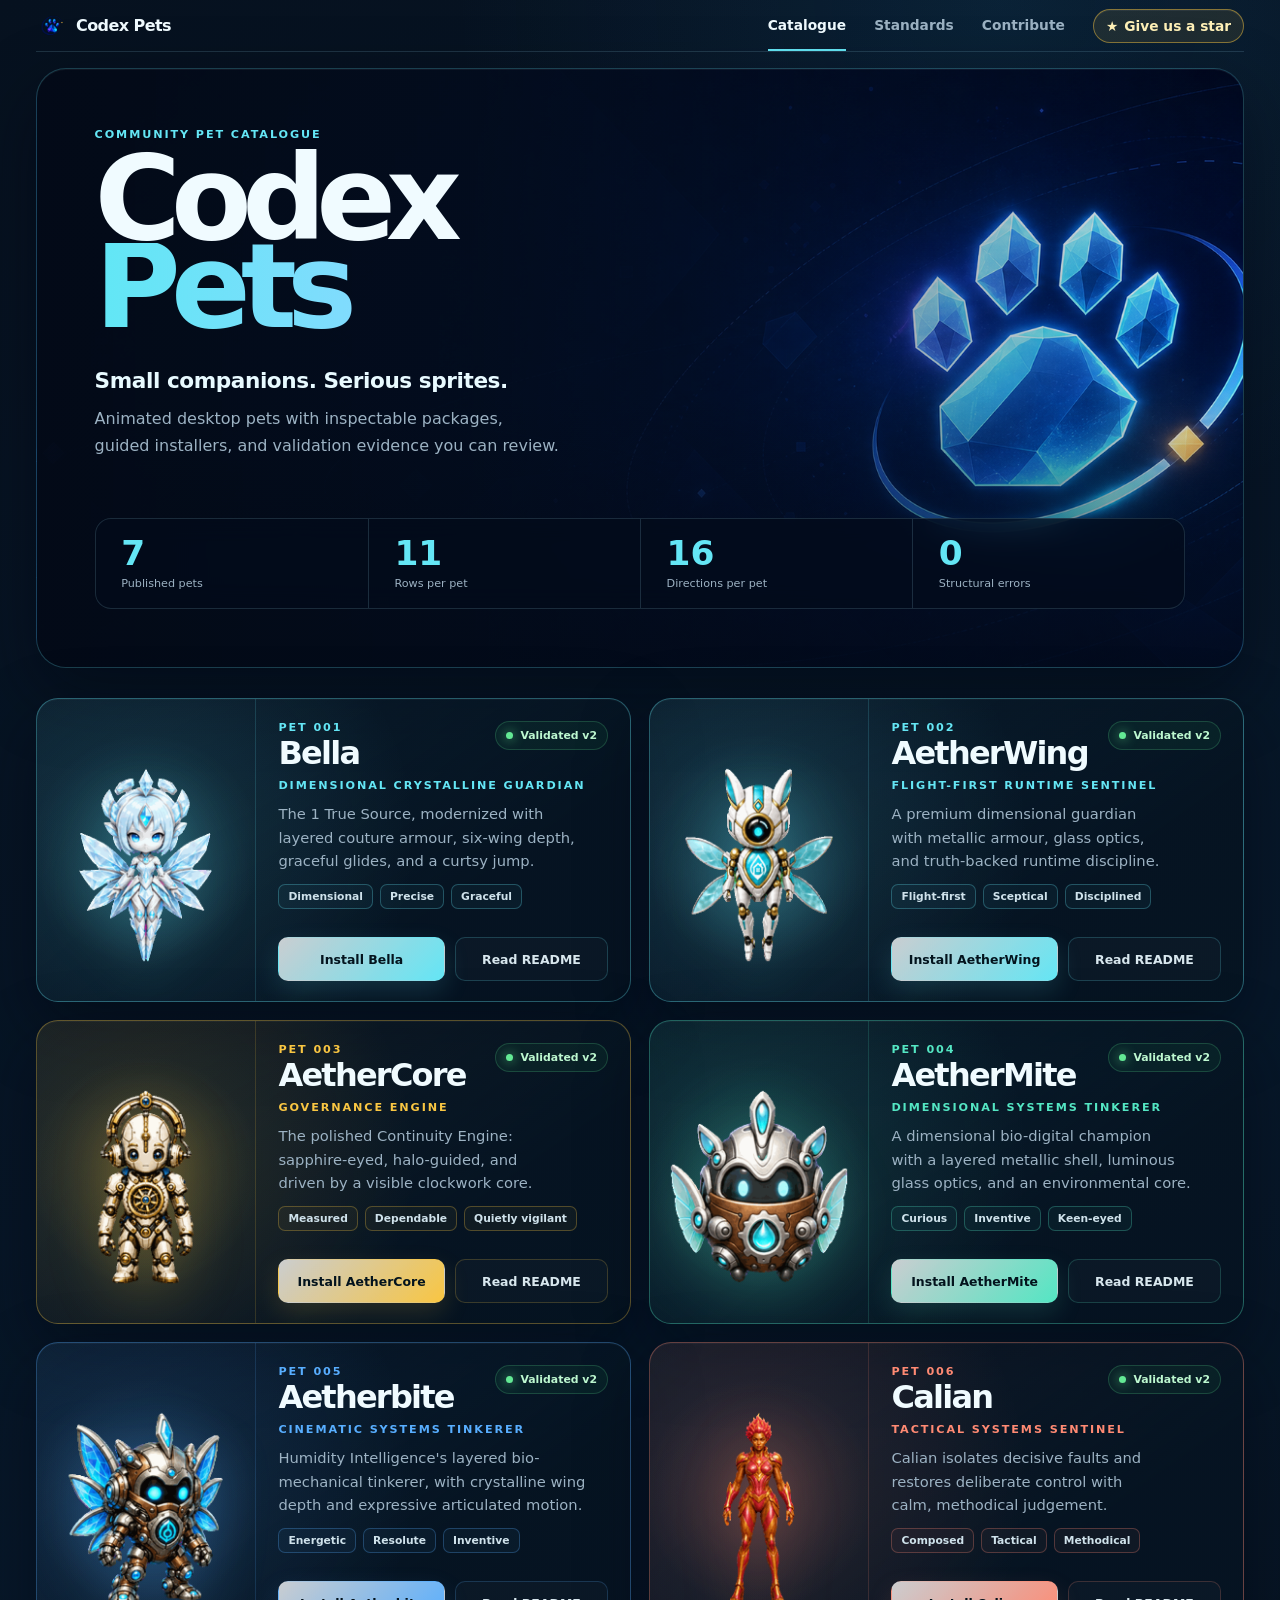
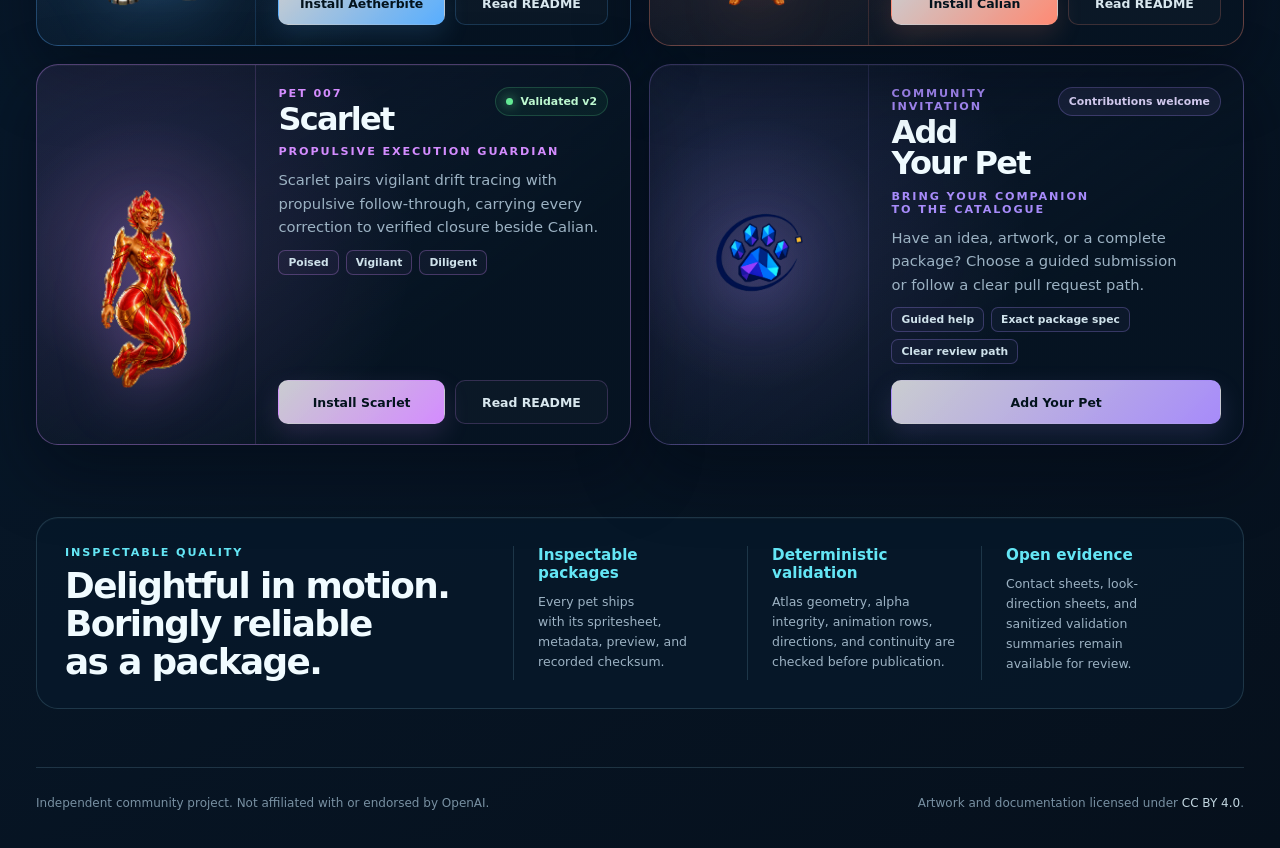
==== commit 8fca2e35: "Align idle previews with desktop cadence and reduced motion Retain the exact decoded artwork while p" ====
--- a/site/index.html
+++ b/site/index.html
@@ -49,7 +49,10 @@
         <div class="pet-grid">
           <article class="pet-card pet-bella" data-pet-id="bella" aria-labelledby="bella-title">
             <div class="pet-visual">
-              <img src="./assets/bella-preview.gif?v=1d01e149813d" alt="Bella's dimensional idle animation" width="192" height="208">
+              <picture>
+                <source media="(prefers-reduced-motion: reduce)" srcset="./assets/bella-preview.png?v=8436cb663c60">
+                <img src="./assets/bella-preview.gif?v=13ab61440ccc" alt="Bella's dimensional idle animation" width="192" height="208">
+              </picture>
             </div>
             <div class="pet-content">
               <div class="pet-heading">
@@ -75,7 +78,10 @@
 
           <article class="pet-card pet-aetherwing" data-pet-id="aetherwing" aria-labelledby="aetherwing-title">
             <div class="pet-visual">
-              <img src="./assets/aetherwing-preview.gif?v=7d8ee08c4885" alt="AetherWing's calm idle animation" width="192" height="208">
+              <picture>
+                <source media="(prefers-reduced-motion: reduce)" srcset="./assets/aetherwing-preview.png?v=94accc12b55a">
+                <img src="./assets/aetherwing-preview.gif?v=cf75c61eac81" alt="AetherWing's calm idle animation" width="192" height="208">
+              </picture>
             </div>
             <div class="pet-content">
               <div class="pet-heading">
@@ -101,7 +107,10 @@
 
           <article class="pet-card pet-aethercore" data-pet-id="aethercore" aria-labelledby="aethercore-title">
             <div class="pet-visual">
-              <img src="./assets/aethercore-preview.gif?v=ec0aa941a348" alt="AetherCore's polished metallic idle animation" width="192" height="208">
+              <picture>
+                <source media="(prefers-reduced-motion: reduce)" srcset="./assets/aethercore-preview.png?v=2ba4756aab0f">
+                <img src="./assets/aethercore-preview.gif?v=ea06dabe0655" alt="AetherCore's polished metallic idle animation" width="192" height="208">
+              </picture>
             </div>
             <div class="pet-content">
               <div class="pet-heading">
@@ -127,7 +136,10 @@
 
           <article class="pet-card pet-aethermite" data-pet-id="aethermite" aria-labelledby="aethermite-title">
             <div class="pet-visual">
-              <img src="./assets/aethermite-preview.gif?v=24eb2a800e48" alt="AetherMite's dimensional idle animation" width="192" height="208">
+              <picture>
+                <source media="(prefers-reduced-motion: reduce)" srcset="./assets/aethermite-preview.png?v=18a454e86080">
+                <img src="./assets/aethermite-preview.gif?v=93af9b1c410e" alt="AetherMite's dimensional idle animation" width="192" height="208">
+              </picture>
             </div>
             <div class="pet-content">
               <div class="pet-heading">
@@ -153,7 +165,10 @@
 
           <article class="pet-card pet-aetherbite" data-pet-id="aetherbite" aria-labelledby="aetherbite-title">
             <div class="pet-visual">
-              <img src="./assets/aetherbite-preview.gif?v=1c09298b9c11" alt="Aetherbite's cinematic idle animation" width="192" height="208">
+              <picture>
+                <source media="(prefers-reduced-motion: reduce)" srcset="./assets/aetherbite-preview.png?v=4583419284ec">
+                <img src="./assets/aetherbite-preview.gif?v=a3774afdaa8a" alt="Aetherbite's cinematic idle animation" width="192" height="208">
+              </picture>
             </div>
             <div class="pet-content">
               <div class="pet-heading">
@@ -179,7 +194,10 @@
 
           <article class="pet-card pet-calian" data-pet-id="calian" aria-labelledby="calian-title">
             <div class="pet-visual">
-              <img src="./assets/calian-preview.gif?v=73d2a0b50334" alt="Calian's calm idle animation" width="192" height="208">
+              <picture>
+                <source media="(prefers-reduced-motion: reduce)" srcset="./assets/calian-preview.png?v=a571bedbe0e0">
+                <img src="./assets/calian-preview.gif?v=422116aef0a3" alt="Calian's calm idle animation" width="192" height="208">
+              </picture>
             </div>
             <div class="pet-content">
               <div class="pet-heading">
@@ -205,7 +223,10 @@
 
           <article class="pet-card pet-scarlet" data-pet-id="scarlet" aria-labelledby="scarlet-title">
             <div class="pet-visual">
-              <img src="./assets/scarlet-preview.gif?v=49db273a1e1a" alt="Scarlet's calm idle animation" width="192" height="208">
+              <picture>
+                <source media="(prefers-reduced-motion: reduce)" srcset="./assets/scarlet-preview.png?v=86c46b80845a">
+                <img src="./assets/scarlet-preview.gif?v=f88c094046c2" alt="Scarlet's calm idle animation" width="192" height="208">
+              </picture>
             </div>
             <div class="pet-content">
               <div class="pet-heading">
--- a/site/styles.css
+++ b/site/styles.css
@@ -347,6 +347,11 @@
   filter: drop-shadow(0 18px 26px rgba(var(--accent-rgb), 0.2));
 }
 
+.pet-visual picture,
+.installer-visual picture {
+  display: contents;
+}
+
 .contribution-visual img {
   width: min(154px, 70%);
 }
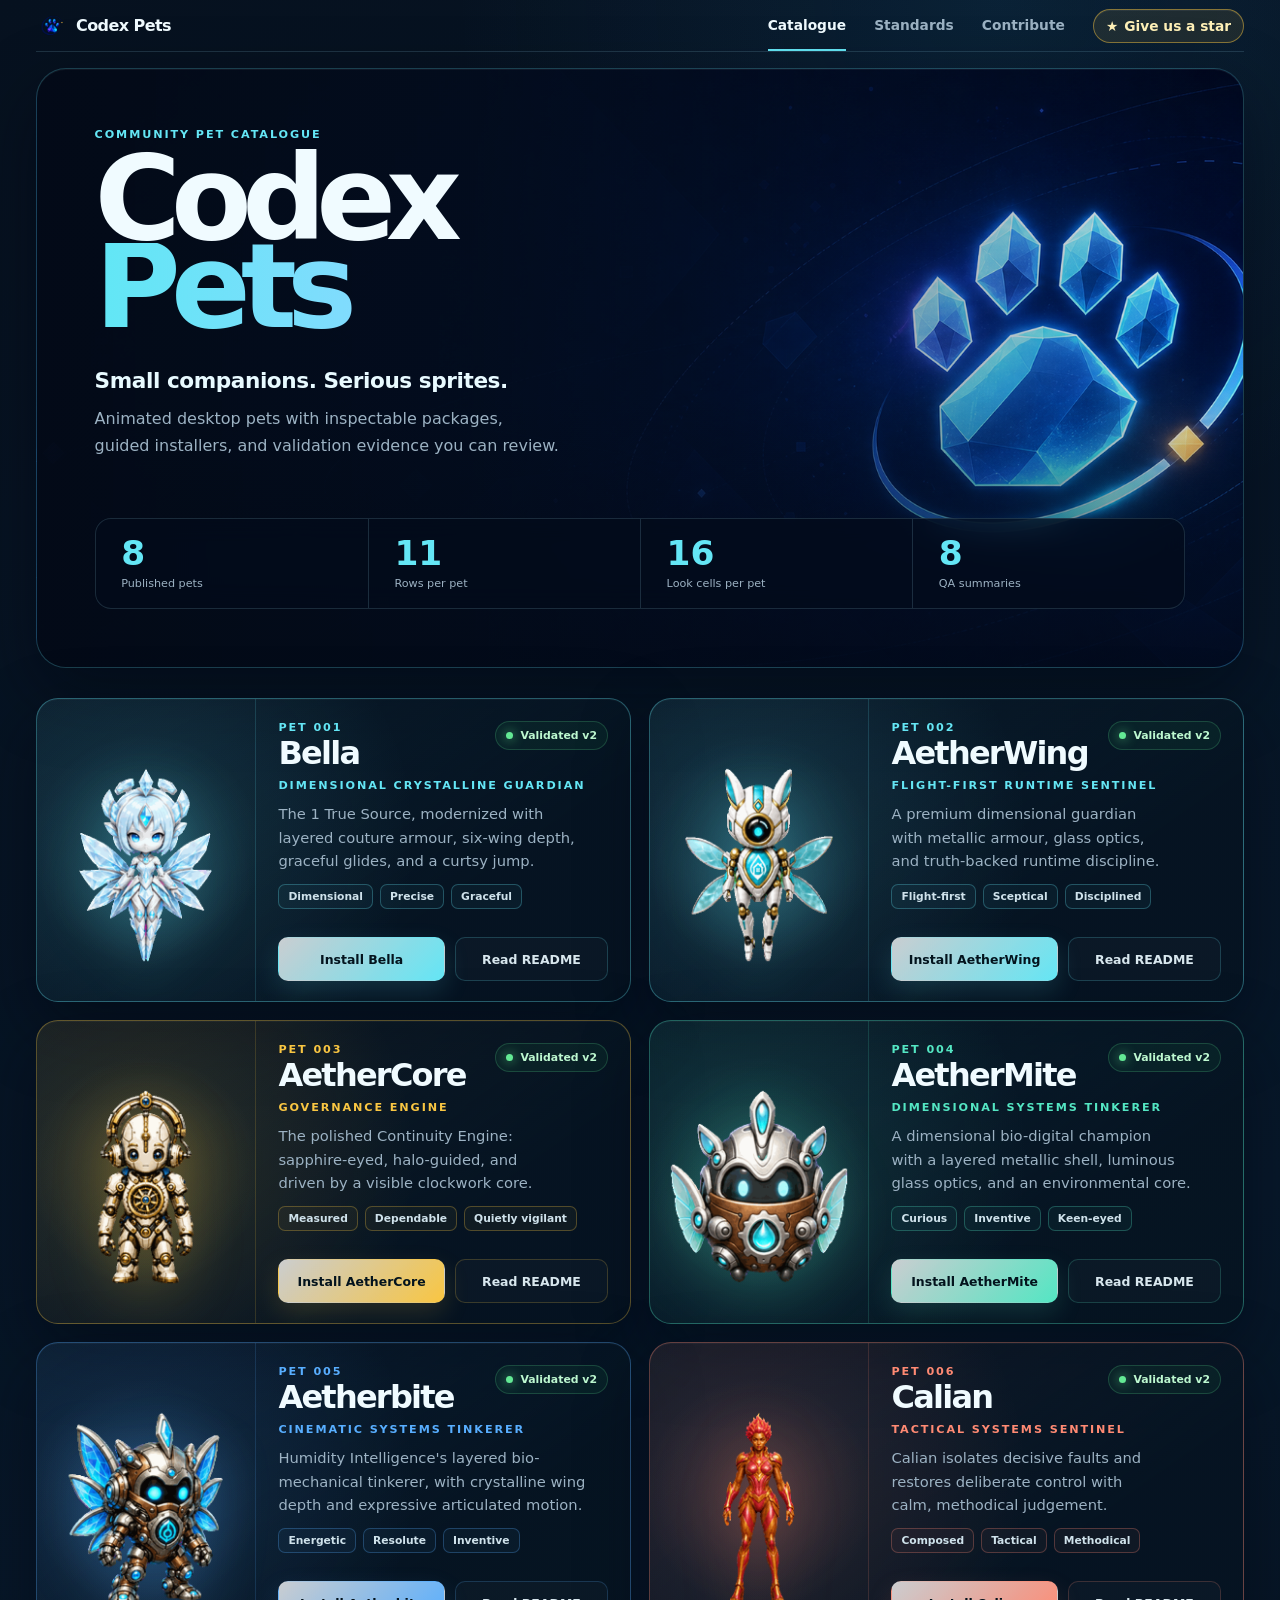
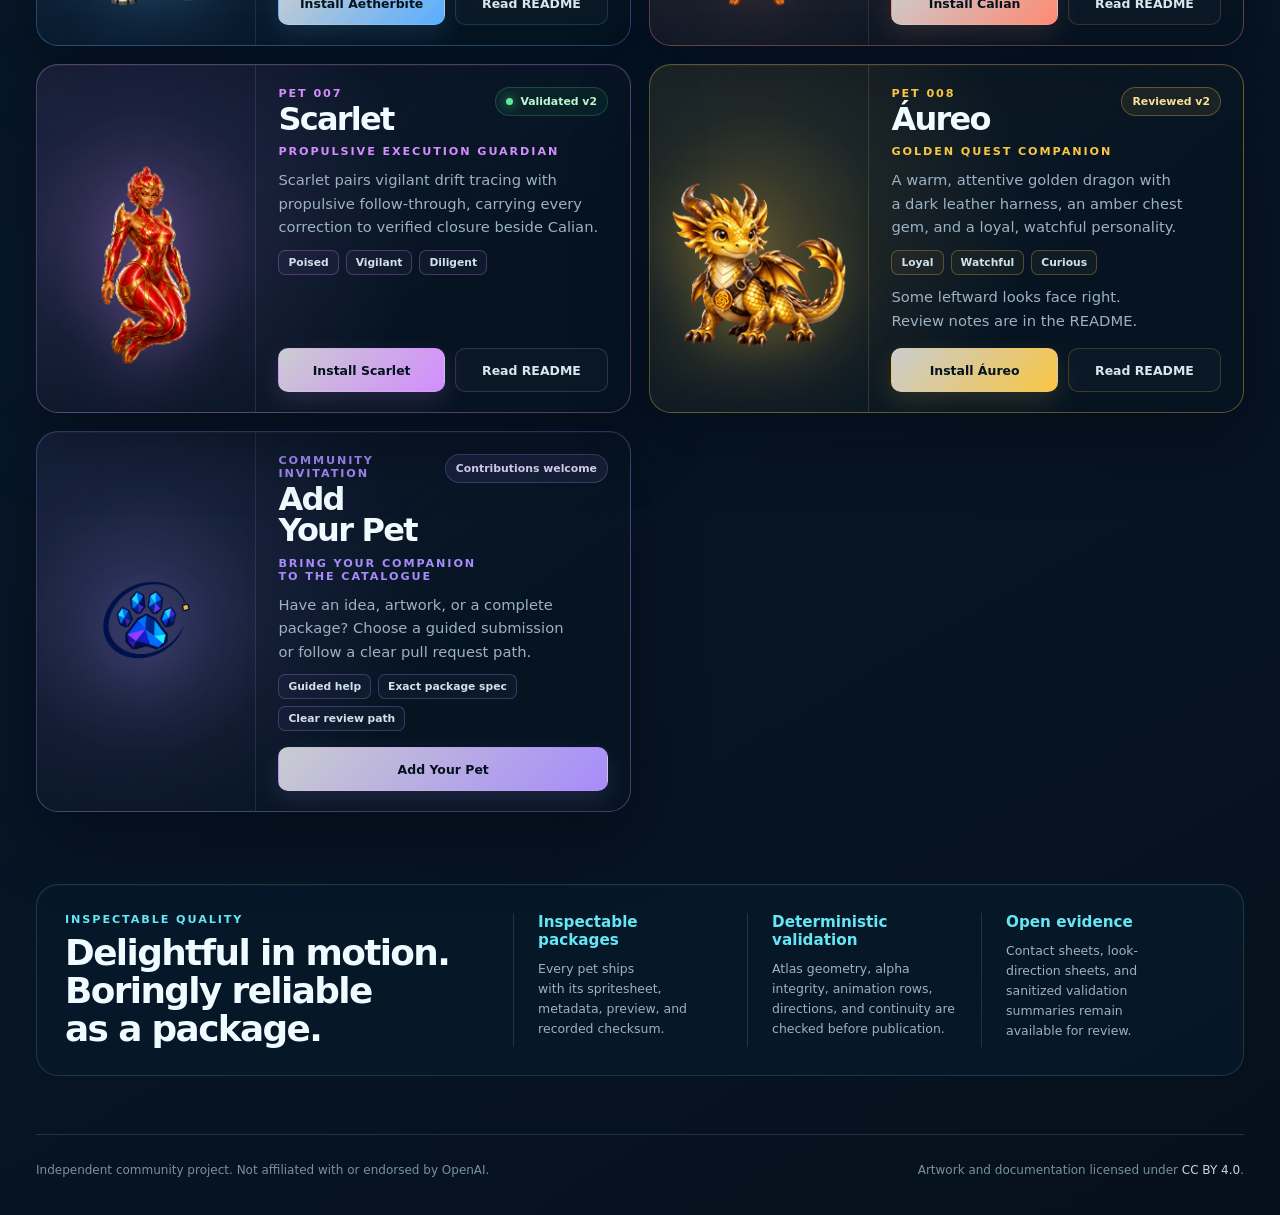
==== commit 2d5bd3fb: "Add Áureo with an exact-atlas maintainer exception Preserve the original submitted artwork and metad" ====
--- a/site/index.html
+++ b/site/index.html
@@ -38,10 +38,10 @@
           <p class="lede">Animated desktop pets with inspectable packages, guided installers, and validation evidence you can review.</p>
         </div>
         <dl class="hero-stats" aria-label="Collection status">
-          <div><dt>Published pets</dt><dd>7</dd></div>
+          <div><dt>Published pets</dt><dd>8</dd></div>
           <div><dt>Rows per pet</dt><dd>11</dd></div>
-          <div><dt>Directions per pet</dt><dd>16</dd></div>
-          <div><dt>Structural errors</dt><dd>0</dd></div>
+          <div><dt>Look cells per pet</dt><dd>16</dd></div>
+          <div><dt>QA summaries</dt><dd>8</dd></div>
         </dl>
       </section>
 
@@ -246,6 +246,36 @@
               <div class="card-actions">
                 <a class="button button-install" href="./install/scarlet/">Install Scarlet</a>
                 <a class="button button-package" href="https://github.com/senyo888/codex-pets/blob/main/pets/scarlet/README.md">Read README</a>
+              </div>
+            </div>
+          </article>
+
+          <article class="pet-card pet-aureo" data-pet-id="aureo" aria-labelledby="aureo-title">
+            <div class="pet-visual">
+              <picture>
+                <source media="(prefers-reduced-motion: reduce)" srcset="./assets/aureo-preview.png?v=9f9b57a1fedb">
+                <img src="./assets/aureo-preview.gif?v=f2f2b04af2dd" alt="Áureo's golden dragon idle animation" width="192" height="208">
+              </picture>
+            </div>
+            <div class="pet-content">
+              <div class="pet-heading">
+                <div>
+                  <p class="pet-number">Pet 008</p>
+                  <h2 id="aureo-title"><a class="pet-readme-link" href="https://github.com/senyo888/codex-pets/blob/main/pets/aureo/README.md">Áureo</a></h2>
+                </div>
+                <span class="status status-reviewed">Reviewed v2</span>
+              </div>
+              <p class="pet-role">Golden quest companion</p>
+              <p class="pet-description">A warm, attentive golden dragon with a dark leather harness, an amber chest gem, and a loyal, watchful personality.</p>
+              <ul class="pet-traits" aria-label="Áureo's traits">
+                <li>Loyal</li>
+                <li>Watchful</li>
+                <li>Curious</li>
+              </ul>
+              <p class="pet-description">Some leftward looks face right. Review notes are in the README.</p>
+              <div class="card-actions">
+                <a class="button button-install" href="./install/aureo/">Install Áureo</a>
+                <a class="button button-package" href="https://github.com/senyo888/codex-pets/blob/main/pets/aureo/README.md">Read README</a>
               </div>
             </div>
           </article>
--- a/site/styles.css
+++ b/site/styles.css
@@ -285,7 +285,8 @@
   transform: translateY(-2px);
 }
 
-.pet-aethercore {
+.pet-aethercore,
+.pet-aureo {
   --accent: #f9c642;
   --accent-rgb: 249, 198, 66;
 }
@@ -442,6 +443,12 @@
   background: rgba(41, 173, 87, 0.08);
   font-size: 0.68rem;
   font-weight: 760;
+}
+
+.status-reviewed {
+  color: #f8df9a;
+  border-color: rgba(249, 198, 66, 0.3);
+  background: rgba(249, 198, 66, 0.08);
 }
 
 .status-dot {
@@ -645,7 +652,8 @@
   box-shadow: var(--shadow), inset 0 1px rgba(255, 255, 255, 0.04);
 }
 
-.aethercore-theme .installer-card {
+.aethercore-theme .installer-card,
+.aureo-theme .installer-card {
   --accent: #f9c642;
   --accent-rgb: 249, 198, 66;
 }
